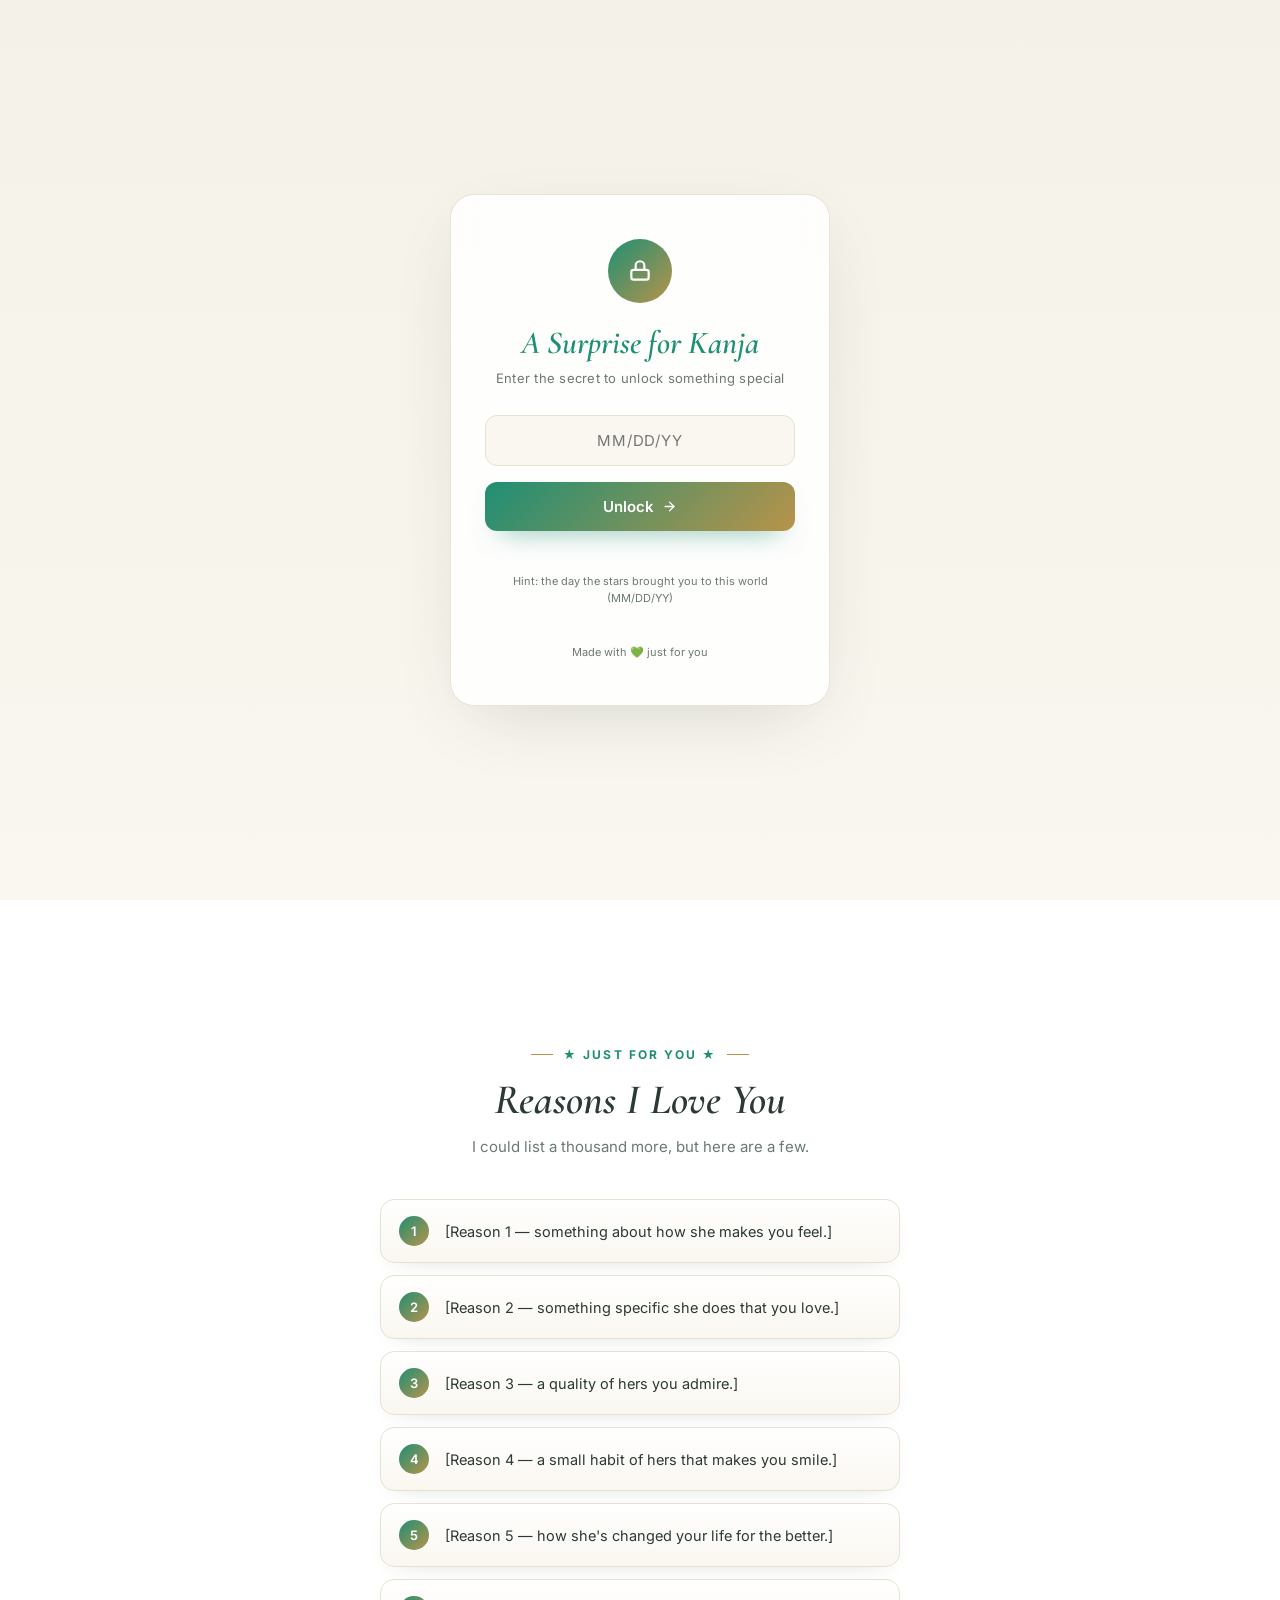
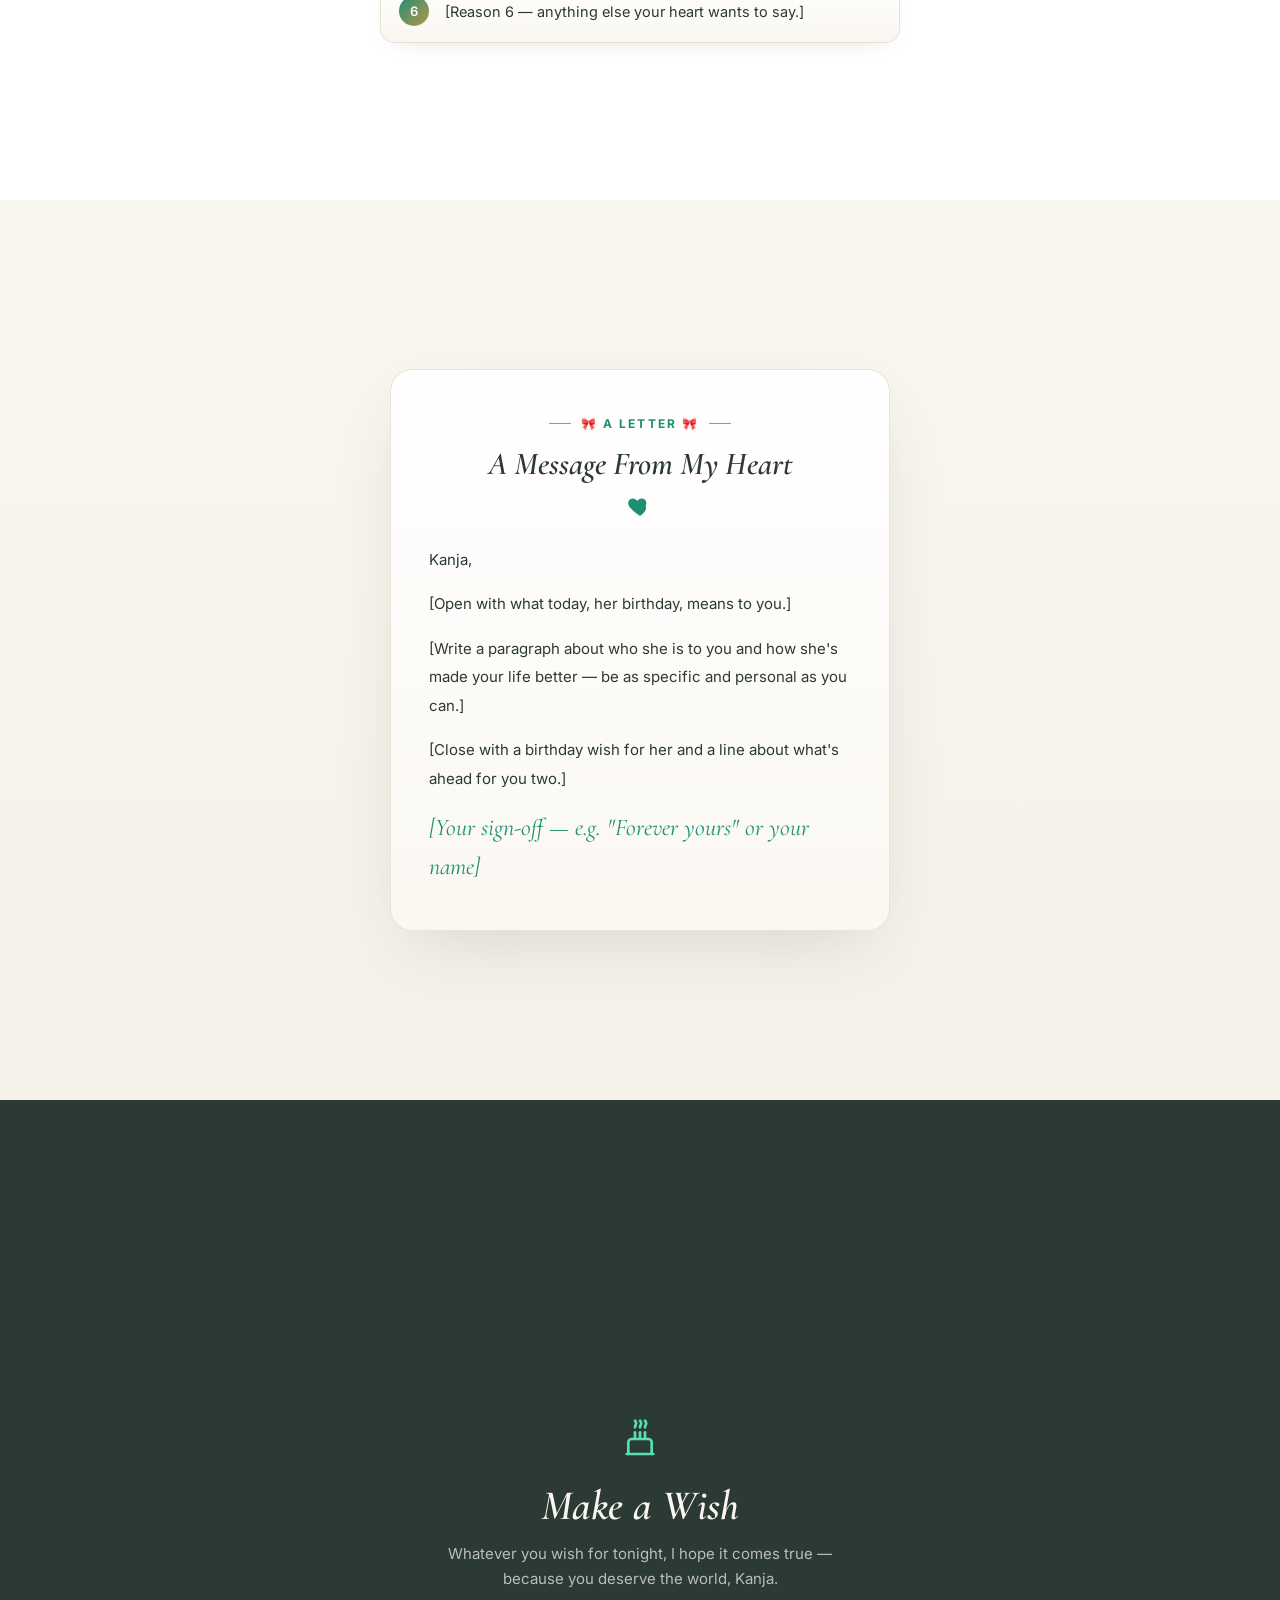
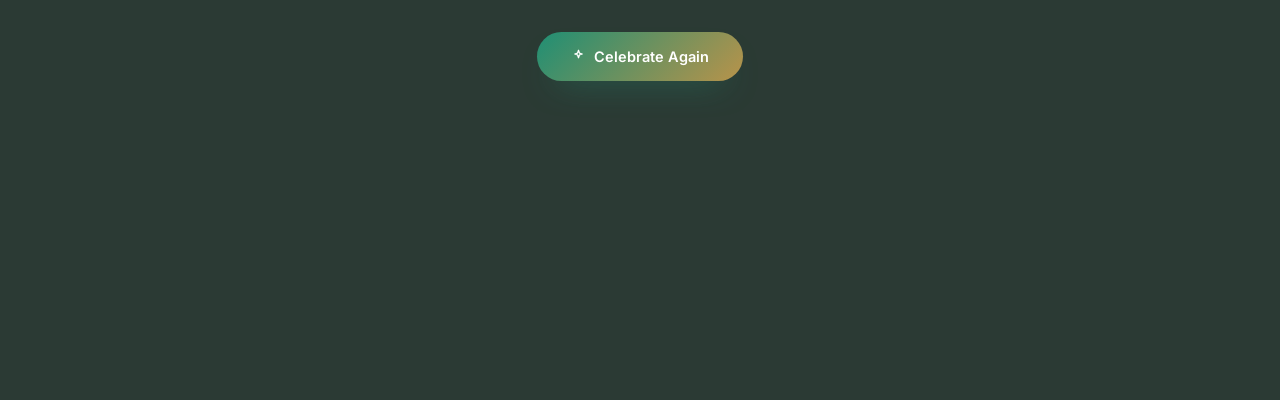
==== KJ.html @ 374b98c3 "initial commit" ====
<!DOCTYPE html>
<html lang="en">
<head>
<meta charset="UTF-8">
<meta name="viewport" content="width=device-width, initial-scale=1.0">
<title>A Surprise for Kanja</title>
<link rel="preconnect" href="https://fonts.googleapis.com">
<link href="https://fonts.googleapis.com/css2?family=Cormorant+Garamond:ital,wght@0,500;0,600;1,500&family=Italiana&family=Inter:wght@400;500;600&display=swap" rel="stylesheet">
<link rel="stylesheet" href="styles.css">
</head>
<body>

<!-- ================= LOCK ================= -->
  <section class="section" id="lock">
    <div class="lock-card">
      <div class="lock-icon">
        <svg width="26" height="26" viewBox="0 0 24 24" fill="none" stroke="#fff" stroke-width="2" stroke-linecap="round" stroke-linejoin="round"><rect x="4" y="11" width="16" height="9" rx="2"/><path d="M8 11V7a4 4 0 0 1 8 0v4"/></svg>
      </div>
      <div class="lock-title">A Surprise for Kanja</div>
      <div class="lock-sub">Enter the secret to unlock something special</div>
      <input type="text" class="lock-input" id="lockInput" placeholder="MM/DD/YY" maxlength="8">
      <button class="lock-btn" onclick="tryUnlock()">Unlock
        <svg width="15" height="15" viewBox="0 0 24 24" fill="none" stroke="#fff" stroke-width="2.2" stroke-linecap="round" stroke-linejoin="round"><line x1="5" y1="12" x2="19" y2="12"/><polyline points="12 5 19 12 12 19"/></svg>
      </button>
      <div class="lock-error" id="lockError"></div>
      <div class="lock-hint">Hint: the day the stars brought you to this world (MM/DD/YY)</div>
      <div class="lock-made">Made with 💚 just for you</div>
    </div>
  </section>

  <!-- ================= GIFTS ================= -->
  <section class="section" id="gifts">
    <div class="gifts-wrap">
      <div class="eyebrow">Tap to open</div>
      <h2 class="title">Your Gifts</h2>
      <p class="subtitle">Six little boxes, each holding a piece of my heart.</p>
      <div class="gift-grid" id="giftGrid"></div>
    </div>
    <div class="scroll-cue" onclick="document.getElementById('reasons').scrollIntoView()">
      Scroll down
      <svg width="16" height="16" viewBox="0 0 24 24" fill="none" stroke="#6b7a72" stroke-width="2" stroke-linecap="round" stroke-linejoin="round"><line x1="12" y1="5" x2="12" y2="19"/><polyline points="19 12 12 19 5 12"/></svg>
    </div>
  </section>

  <!-- ================= REASONS ================= -->
  <section class="section" id="reasons">
    <div class="reasons-list">
      <div class="eyebrow">★ Just for you ★</div>
      <h2 class="title">Reasons I Love You</h2>
      <p class="subtitle">I could list a thousand more, but here are a few.</p>
      <div id="reasonsList"></div>
    </div>
  </section>

  <!-- ================= LETTER ================= -->
  <section class="section" id="letter">
    <div class="letter-card">
      <div class="eyebrow" style="justify-content:center;">🎀 A letter 🎀</div>
      <h2 class="title" style="font-size:32px;">A Message From My Heart</h2>
      <div class="letter-heart">
        <svg width="26" height="26" viewBox="0 0 24 24" fill="#1f8f74"><path d="M12 21s-7.5-4.6-10.2-9.1C0.2 8.9 1.6 5 5.3 5c2 0 3.4 1.1 4.2 2.4C10.3 6.1 11.7 5 13.7 5c3.7 0 5.1 3.9 3.5 6.9C19.5 16.4 12 21 12 21z"/></svg>
      </div>
      <div class="letter-body">
        <p>Kanja,</p>
        <p>[Open with what today, her birthday, means to you.]</p>
        <p>[Write a paragraph about who she is to you and how she's made your life better — be as specific and personal as you can.]</p>
        <p>[Close with a birthday wish for her and a line about what's ahead for you two.]</p>
      </div>
      <div class="letter-sign">[Your sign-off — e.g. "Forever yours" or your name]</div>
    </div>
  </section>

  <!-- ================= WISH ================= -->
  <section class="section" id="wish">
    <div style="text-align:center; max-width:440px; position:relative; z-index:2;">
      <div class="wish-icon">
        <svg width="40" height="40" viewBox="0 0 24 24" fill="none" stroke="#57e0b0" stroke-width="1.6" stroke-linecap="round" stroke-linejoin="round">
          <path d="M4 21h16"/><path d="M5 21v-7a2 2 0 0 1 2-2h10a2 2 0 0 1 2 2v7"/>
          <path d="M9 12V8"/><path d="M12 12V8"/><path d="M15 12V8"/>
          <path d="M9 5c0-1 .7-1.6.7-2.4C9.7 1.8 9 1 9 1"/>
          <path d="M12 5c0-1 .7-1.6.7-2.4C12.7 1.8 12 1 12 1"/>
          <path d="M15 5c0-1 .7-1.6.7-2.4C15.7 1.8 15 1 15 1"/>
        </svg>
      </div>
      <h2 class="title" style="color:#faf7f0;">Make a Wish</h2>
      <p class="subtitle">Whatever you wish for tonight, I hope it comes true &mdash; because you deserve the world, Kanja.</p>
      <button class="wish-btn" onclick="celebrate()" style="margin-left:auto; margin-right:auto;">
        <svg width="15" height="15" viewBox="0 0 24 24" fill="none" stroke="#fff" stroke-width="2" stroke-linecap="round" stroke-linejoin="round"><path d="M12 2l1.5 4.5L18 8l-4.5 1.5L12 14l-1.5-4.5L6 8l4.5-1.5z"/></svg>
        Celebrate Again
      </button>
    </div>
    <div id="confettiWrap"></div>
  </section>

<!-- ================= GIFT MODAL ================= -->
<div class="modal-backdrop" id="giftModal" onclick="if(event.target===this) closeGiftModal()">
  <div class="modal">
    <button class="modal-close" onclick="closeGiftModal()">✕</button>
    <div class="modal-icon" id="modalIcon"></div>
    <div class="modal-title" id="modalTitle"></div>
    <div class="modal-text" id="modalText"></div>
  </div>
</div>

<script src="KJ.js"></script>
</body>
</html>
---- styles.css ----
:root{
  --cream: #faf7f0;
  --paper: #ffffff;
  --ink: #2b3a34;
  --ink-soft: #6b7a72;
  --teal-1: #1f8f74;
  --teal-2: #b8934a;
  --line: #e6e1d3;
  --shadow-soft: 0 24px 60px -24px rgba(31, 143, 116, 0.24);
  --shadow-card: 0 24px 70px -24px rgba(43,58,52,0.18);
  --font-display: 'Italiana', serif;
  --font-script: 'Cormorant Garamond', serif;
  --font-body: 'Inter', sans-serif;
}

*{ box-sizing:border-box; margin:0; padding:0; }
html{ scroll-behavior:smooth; }
body{
  background:
    radial-gradient(circle at top left, rgba(31,143,116,0.10), transparent 30%),
    radial-gradient(circle at top right, rgba(184,147,74,0.12), transparent 32%),
    linear-gradient(180deg, #f7f3eb 0%, var(--cream) 100%);
  color: var(--ink);
  font-family: var(--font-body);
  font-size: 15px;
  line-height: 1.6;
  min-height:100vh;
  overflow-x:hidden;
  -webkit-font-smoothing: antialiased;
}

.section{
  min-height:100vh;
  display:flex;
  align-items:center;
  justify-content:center;
  padding: 72px 20px;
  position:relative;
}

/* ================= LOCK SCREEN ================= */
#lock{ background: linear-gradient(180deg, #f4f1e8, var(--cream)); }
.lock-card{
  background: rgba(255,255,255,0.86);
  backdrop-filter: blur(10px);
  border-radius: 24px;
  padding: 44px 34px;
  max-width: 380px;
  width:100%;
  text-align:center;
  box-shadow: var(--shadow-card);
  border: 1px solid rgba(230, 225, 211, 0.9);
}
.lock-icon{
  width:64px; height:64px; border-radius:50%; margin:0 auto 22px;
  background: linear-gradient(135deg, var(--teal-1), var(--teal-2));
  display:flex; align-items:center; justify-content:center;
}
.lock-title{
  font-family: var(--font-script);
  font-style: italic;
  font-size: 32px;
  line-height: 1.1;
  font-weight: 600;
  color: var(--teal-1);
  margin-bottom: 8px;
}
.lock-sub{ font-size: 13px; color: var(--ink-soft); margin-bottom: 26px; letter-spacing: 0.02em; }
.lock-input{
  width:100%; padding: 15px 18px; border-radius: 12px;
  border: 1.5px solid var(--line); background: rgba(250,247,240,0.9);
  font-family: var(--font-body); font-size: 15px; text-align:center;
  letter-spacing: 0.06em; color: var(--ink); outline:none;
  margin-bottom: 16px; transition: border-color .2s ease, box-shadow .2s ease, transform .2s ease;
}
.lock-input:focus{ border-color: var(--teal-1); box-shadow: 0 0 0 4px rgba(31,143,116,0.12); transform: translateY(-1px); }
.lock-btn{
  width:100%; padding: 15px; border:none; border-radius:12px;
  background: linear-gradient(135deg, var(--teal-1), var(--teal-2));
  color:#fff; font-family: var(--font-body); font-weight:600; font-size:15px;
  cursor:pointer; display:flex; align-items:center; justify-content:center; gap:8px;
  transition: transform .2s ease, box-shadow .2s ease, opacity .2s ease;
  box-shadow: 0 14px 28px -16px rgba(31,143,116,0.7);
}
.lock-btn:hover{ transform: translateY(-1px); box-shadow: 0 18px 30px -16px rgba(31,143,116,0.8); }
.lock-btn:active{ opacity:.85; transform: translateY(0); }
.lock-hint{ font-size:11px; color: var(--ink-soft); margin-top: 18px; }
.lock-error{ font-size:12px; color:#c9634f; margin-top:10px; min-height:14px; }
.lock-made{ font-size:11px; color: var(--ink-soft); margin-top:36px; }

/* ================= EYEBROW / TITLES ================= */
.eyebrow{
  font-size: 12px; letter-spacing: 0.18em; text-transform:uppercase;
  color: var(--teal-1); font-weight:700; margin-bottom:14px;
  display:flex; align-items:center; justify-content:center; gap:10px;
}
.eyebrow::before, .eyebrow::after{ content:''; width:22px; height:1px; background: var(--teal-2); }
h2.title{
  font-family: var(--font-script); font-style: italic; font-weight:600;
  font-size: 42px; line-height: 1.05; text-align:center; margin-bottom: 12px; color: var(--ink);
}
.subtitle{ text-align:center; color: var(--ink-soft); font-size:15px; max-width:430px; margin: 0 auto 40px; line-height: 1.7; }

/* ================= SCROLL CUE ================= */
.scroll-cue{
  position:absolute; bottom:26px; left:50%; transform:translateX(-50%);
  font-size:11px; letter-spacing:.15em; color: var(--ink-soft); text-transform:uppercase;
  display:flex; flex-direction:column; align-items:center; gap:6px;
}
.scroll-cue svg{ animation: bob 1.8s infinite ease-in-out; }
@keyframes bob{ 0%,100%{transform:translateY(0);} 50%{transform:translateY(6px);} }

/* ================= GIFTS ================= */
#gifts{ display:none; flex-direction:column; }
#gifts.reveal{ display:flex; }
.gifts-wrap{ max-width: 640px; margin: 0 auto; width:100%; }
.gift-grid{
  display:grid; grid-template-columns: repeat(3, 1fr); gap: 26px 20px;
  margin-top: 10px;
}
.gift{
  display:flex; flex-direction:column; align-items:center; gap:10px;
  cursor:pointer; background:none; border:none; font-family:var(--font-body);
  padding: 8px 6px; border-radius: 16px;
  transition: transform .2s ease, background .2s ease;
}
.gift:hover{
  transform: translateY(-3px);
  background: rgba(31,143,116,0.05);
}
.gift-box{
  width: 84px; height: 74px; position:relative;
  filter: drop-shadow(0 10px 16px rgba(31,143,116,0.2));
  transition: transform .25s ease, opacity .25s ease;
}
.gift:hover .gift-box{ transform: translateY(-4px) rotate(-1deg); }
.gift.opened .gift-box{ opacity: 0.35; transform: scale(0.94); }
.gift-body{ position:absolute; bottom:0; width:100%; height:56px; background: linear-gradient(180deg, #2fa98a, #1f8f74); border-radius: 6px; }
.gift-ribbon-v{ position:absolute; bottom:0; left:50%; transform:translateX(-50%); width:14px; height:56px; background: linear-gradient(180deg, #c6a25c, var(--teal-2)); }
.gift-lid{ position:absolute; top:8px; width:100%; height:16px; background: linear-gradient(180deg, #2fa98a, #1f8f74); border-radius:5px; }
.gift-bow{
  position:absolute; top:-14px; left:50%; transform:translateX(-50%) rotate(-8deg);
  width:34px; height:8px; background: linear-gradient(180deg, #c6a25c, var(--teal-2)); border-radius:5px;
}
.gift-label{ font-size: 12.5px; color: var(--ink-soft); text-align:center; font-weight:600; letter-spacing:0.02em; }

/* Gift modal */
.modal-backdrop{
  position:fixed; inset:0; background: rgba(43,58,52,0.45);
  display:none; align-items:center; justify-content:center; z-index:50; padding: 24px;
}
.modal-backdrop.open{ display:flex; }
.modal{
  background: linear-gradient(180deg, #ffffff 0%, #fbf8f2 100%); border-radius: 22px; padding: 38px 30px;
  max-width: 380px; width:100%; text-align:center; position:relative;
  box-shadow: 0 30px 70px -20px rgba(0,0,0,0.3);
  animation: pop .28s ease;
  border: 1px solid rgba(230, 225, 211, 0.9);
}
@keyframes pop{ from{ transform:scale(.92); opacity:0;} to{ transform:scale(1); opacity:1;} }
.modal-close{
  position:absolute; top:16px; right:16px; width:28px; height:28px; border-radius:50%;
  background: var(--cream); border:1px solid var(--line); cursor:pointer;
  display:flex; align-items:center; justify-content:center; color: var(--ink-soft);
}
.modal-icon{
  width:52px; height:52px; border-radius:14px; margin: 0 auto 18px;
  background: linear-gradient(135deg, var(--teal-1), var(--teal-2));
  display:flex; align-items:center; justify-content:center;
}
.modal-title{ font-family: var(--font-script); font-style:italic; font-size:26px; line-height:1.15; font-weight:600; margin-bottom:14px; color: var(--teal-1); }
.modal-text{ font-size:14.5px; line-height:1.8; color: var(--ink); }

/* ================= REASONS ================= */
#reasons{ background: var(--paper); }
.reasons-list{ max-width: 520px; width:100%; }
.reason{
  display:flex; align-items:flex-start; gap:16px; padding: 16px 18px;
  background: linear-gradient(180deg, #ffffff, var(--cream)); border-radius: 14px; margin-bottom: 12px;
  border: 1px solid var(--line);
  box-shadow: 0 8px 24px -18px rgba(43,58,52,0.35);
  transition: transform .2s ease, box-shadow .2s ease;
}
.reason:hover{ transform: translateY(-2px); box-shadow: 0 14px 28px -20px rgba(43,58,52,0.42); }
.reason-num{
  width:30px; height:30px; border-radius:50%; flex-shrink:0;
  background: linear-gradient(135deg, var(--teal-1), var(--teal-2));
  color:#fff; font-size:13px; font-weight:600; font-family: var(--font-body);
  display:flex; align-items:center; justify-content:center;
}
.reason-text{ font-size: 14.5px; line-height:1.7; padding-top:4px; }

/* ================= LETTER ================= */
#letter{ background: linear-gradient(180deg, var(--cream), #f4f1e8); }
.letter-card{
  max-width: 500px; width:100%; background: linear-gradient(180deg, #ffffff 0%, #fbf8f2 100%); border-radius: 22px;
  padding: 44px 38px; box-shadow: var(--shadow-card); border:1px solid rgba(230,225,211,0.9);
}
.letter-heart{ text-align:center; margin-bottom: 20px; color: var(--teal-1); }
.letter-body{ font-size: 15px; line-height: 1.9; color: var(--ink); }
.letter-body p{ margin-bottom: 16px; }
.letter-sign{ font-family: var(--font-script); font-style: italic; font-size: 24px; color: var(--teal-1); margin-top: 10px; }

/* ================= WISH / FINALE ================= */
#wish{ background: var(--ink); color: var(--cream); overflow:hidden; position:relative; }
.wish-icon{ text-align:center; margin-bottom: 18px; }
#wish .subtitle{ color: rgba(250,247,240,0.7); }
.wish-btn{
  display:block; margin: 30px auto 0; padding: 16px 34px; border:none; border-radius: 30px;
  background: linear-gradient(135deg, var(--teal-1), var(--teal-2));
  color:#fff; font-family: var(--font-body); font-weight:600; font-size:14.5px; cursor:pointer;
  display:flex; align-items:center; gap:8px;
  box-shadow: 0 16px 34px -20px rgba(31,143,116,0.9);
  transition: transform .2s ease, box-shadow .2s ease;
}
.wish-btn:hover{ transform: translateY(-2px); box-shadow: 0 20px 38px -20px rgba(31,143,116,0.95); }
.confetti{
  position:absolute; top:-10px; width:8px; height:14px; opacity:0.9; pointer-events:none;
  animation: fall linear forwards;
}
@keyframes fall{
  to{ transform: translateY(110vh) rotate(540deg); opacity: 0.4; }
}

@media (max-width: 480px){
  h2.title{ font-size: 32px; }
  .gift-grid{ gap: 20px 14px; }
  .gift-box{ width:70px; height:62px; }
  .letter-card{ padding: 32px 24px; }
}
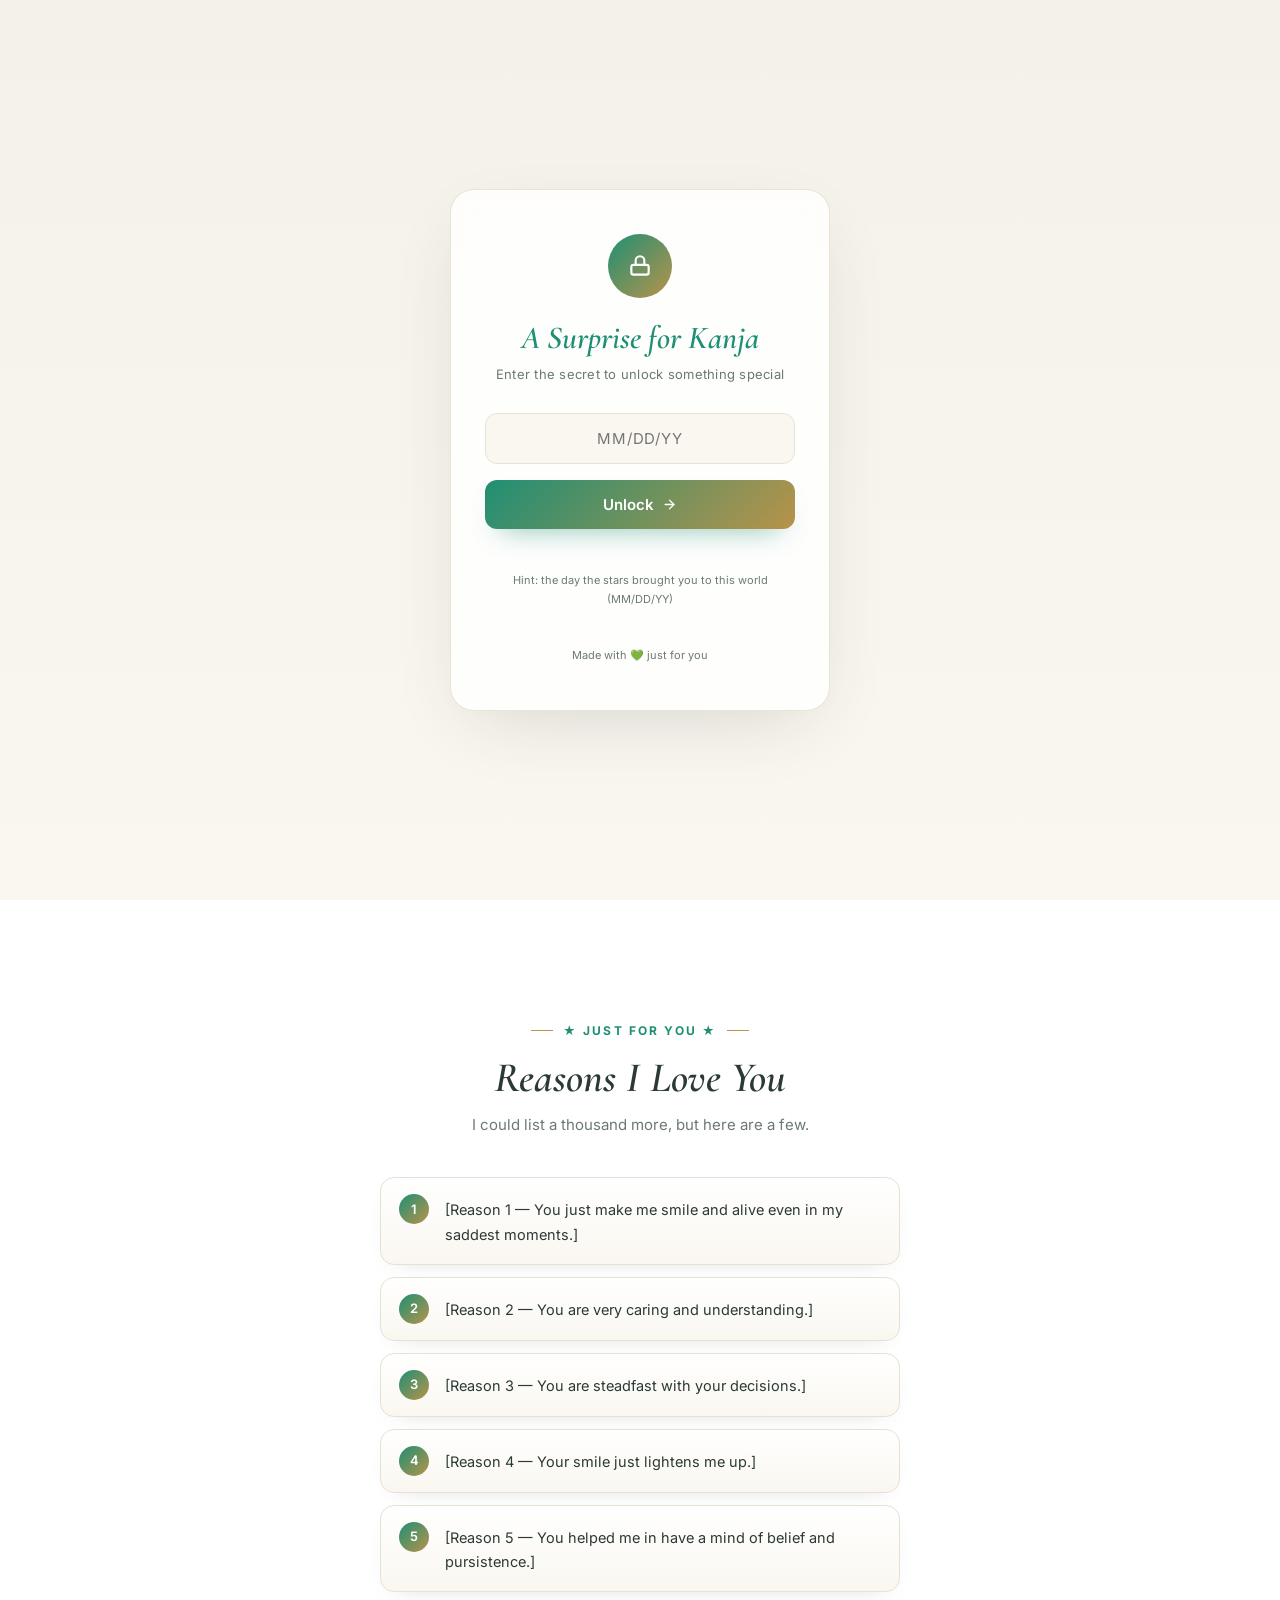
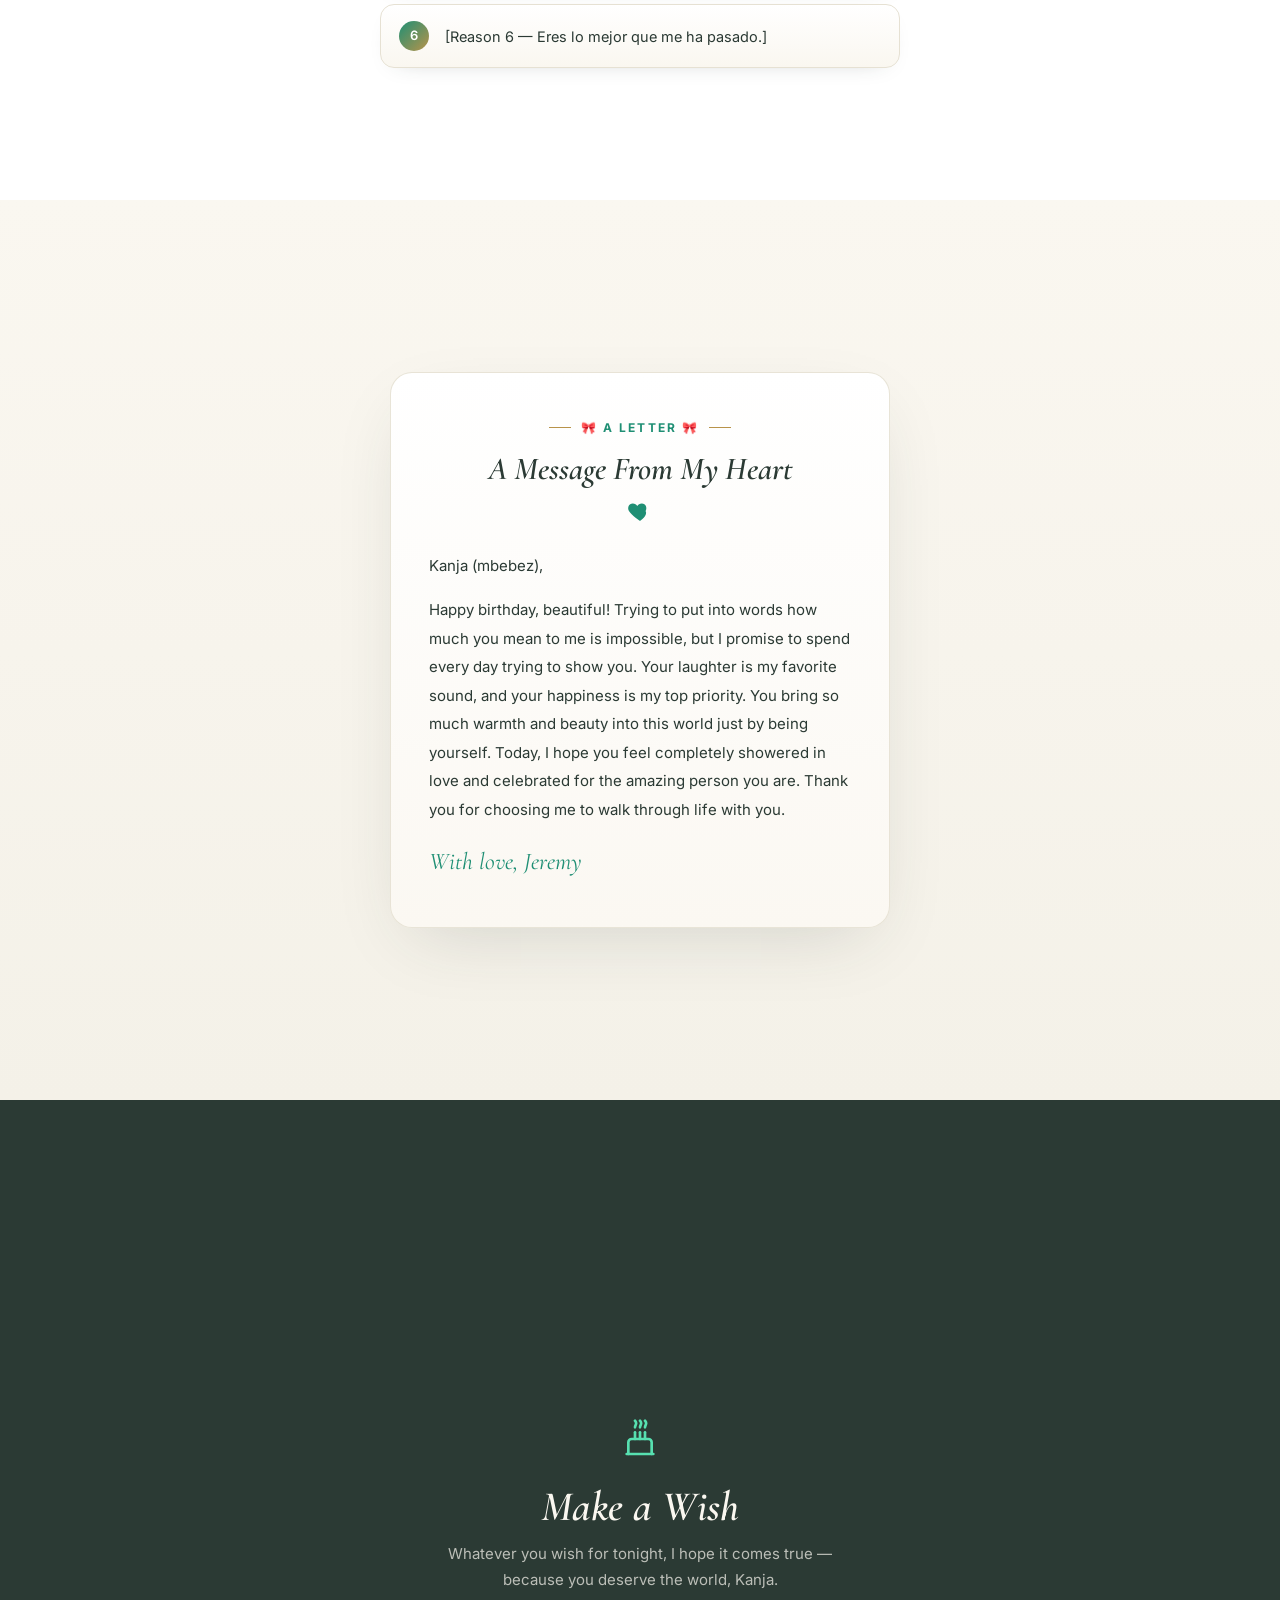
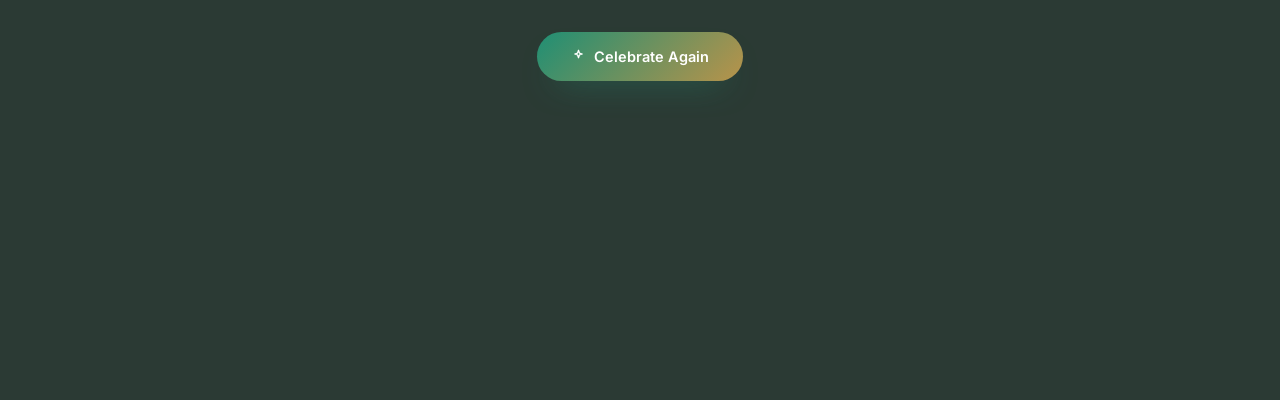
==== commit 3741f1b3: "fixed errors" ====
--- a/KJ.html
+++ b/KJ.html
@@ -61,12 +61,10 @@
         <svg width="26" height="26" viewBox="0 0 24 24" fill="#1f8f74"><path d="M12 21s-7.5-4.6-10.2-9.1C0.2 8.9 1.6 5 5.3 5c2 0 3.4 1.1 4.2 2.4C10.3 6.1 11.7 5 13.7 5c3.7 0 5.1 3.9 3.5 6.9C19.5 16.4 12 21 12 21z"/></svg>
       </div>
       <div class="letter-body">
-        <p>Kanja,</p>
-        <p>[Open with what today, her birthday, means to you.]</p>
-        <p>[Write a paragraph about who she is to you and how she's made your life better — be as specific and personal as you can.]</p>
-        <p>[Close with a birthday wish for her and a line about what's ahead for you two.]</p>
+        <p>Kanja (mbebez),</p>
+        <p>Happy birthday, beautiful! Trying to put into words how much you mean to me is impossible, but I promise to spend every day trying to show you. Your laughter is my favorite sound, and your happiness is my top priority. You bring so much warmth and beauty into this world just by being yourself. Today, I hope you feel completely showered in love and celebrated for the amazing person you are. Thank you for choosing me to walk through life with you.</p>
       </div>
-      <div class="letter-sign">[Your sign-off — e.g. "Forever yours" or your name]</div>
+      <div class="letter-sign">With love, Jeremy</div></div>
     </div>
   </section>
 
--- a/styles.css
+++ b/styles.css
@@ -23,7 +23,7 @@
   color: var(--ink);
   font-family: var(--font-body);
   font-size: 15px;
-  line-height: 1.6;
+  line-height: 1.8;
   min-height:100vh;
   overflow-x:hidden;
   -webkit-font-smoothing: antialiased;
@@ -227,4 +227,113 @@
   .gift-grid{ gap: 20px 14px; }
   .gift-box{ width:70px; height:62px; }
   .letter-card{ padding: 32px 24px; }
-}+
+body {
+    font-family: 'Segoe UI', Tahoma, Geneva, Verdana, sans-serif;
+    background-color: #a8c0ff; /* The soft blue background */
+    display: flex;
+    justify-content: center;
+    align-items: center;
+    height: 100vh;
+    margin: 0;
+}
+
+.container {
+    background: white;
+    padding: 30px;
+    border-radius: 25px;
+    box-shadow: 0 15px 35px rgba(0,0,0,0.1);
+    text-align: center;
+    width: 350px;
+    min-height: 450px;
+}
+
+.screen {
+    display: none;
+}
+
+.active {
+    display: block;
+    animation: fadeIn 0.5s ease;
+}
+
+@keyframes fadeIn {
+    from { opacity: 0; transform: translateY(10px); }
+    to { opacity: 1; transform: translateY(0); }
+}
+
+/* Passcode Layout */
+.passcode-grid {
+    display: grid;
+    grid-template-columns: repeat(3, 1fr);
+    gap: 15px;
+    margin-top: 20px;
+}
+
+button {
+    padding: 15px;
+    font-size: 1.2rem;
+    border: none;
+    border-radius: 50%;
+    background: #f0f0f0;
+    cursor: pointer;
+    transition: background 0.2s;
+}
+
+button:hover {
+    background: #e0e0e0;
+}
+
+.btn-action {
+    border-radius: 12px;
+    background: #4a90e2;
+    color: white;
+    width: 100%;
+    margin-top: 20px;
+    padding: 12px;
+}
+
+.btn-no {
+    background: #ff6b6b;
+}
+
+/* Photo Styling */
+.photo-frame {
+    border: 8px solid white;
+    box-shadow: 0 4px 15px rgba(0,0,0,0.15);
+    width: 200px;
+    height: 200px;
+    object-fit: cover;
+    margin: 15px auto;
+}
+
+.gift-container {
+    display: flex;
+    justify-content: space-around;
+    font-size: 3rem;
+    margin-top: 40px;
+}
+
+.gift {
+    cursor: pointer;
+    transition: transform 0.2s;
+}
+
+.gift:hover {
+    transform: scale(1.2);
+}
+
+@media screen and (max-width: 768px) {
+    .container {
+        width: 80%;
+        padding: 20px;
+        flex-direction: column;
+    }
+
+    .gift-container {
+        flex-direction: column;
+        gap: 20px;
+    }
+    
+
+}}
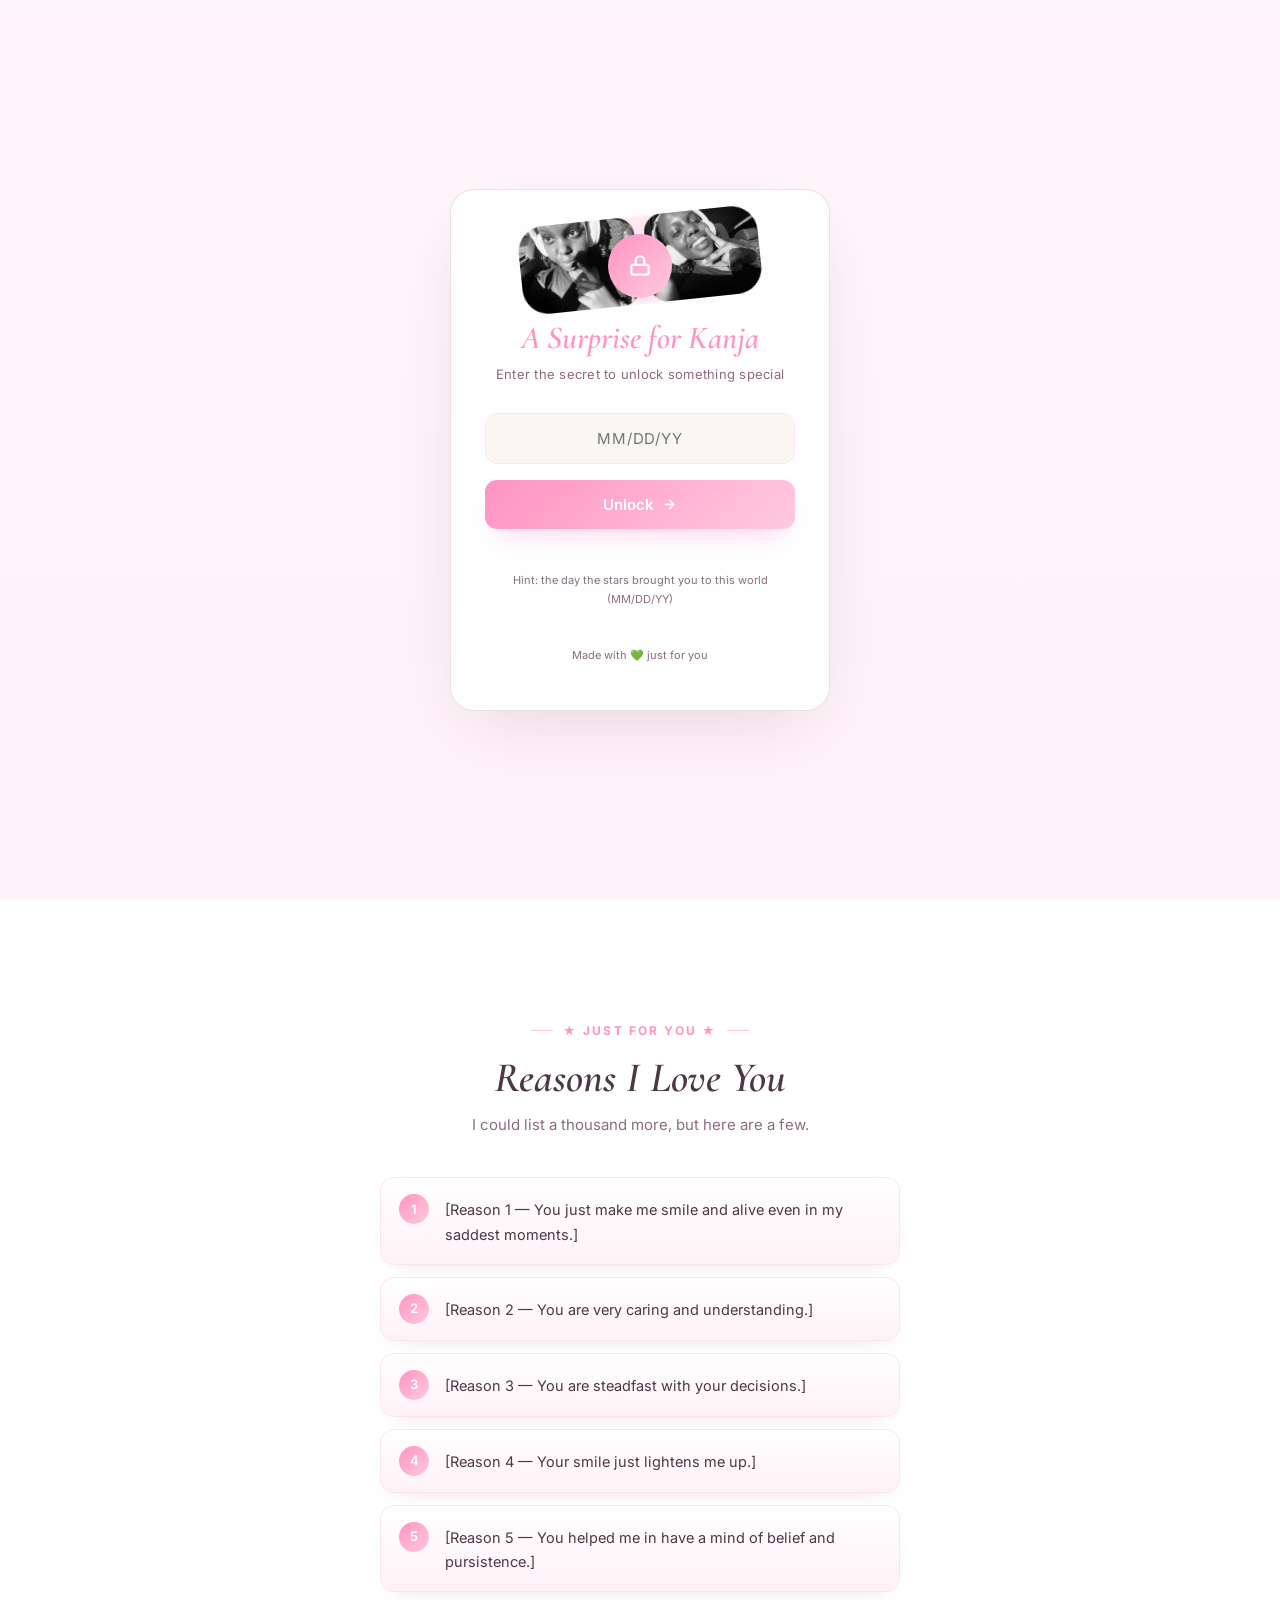
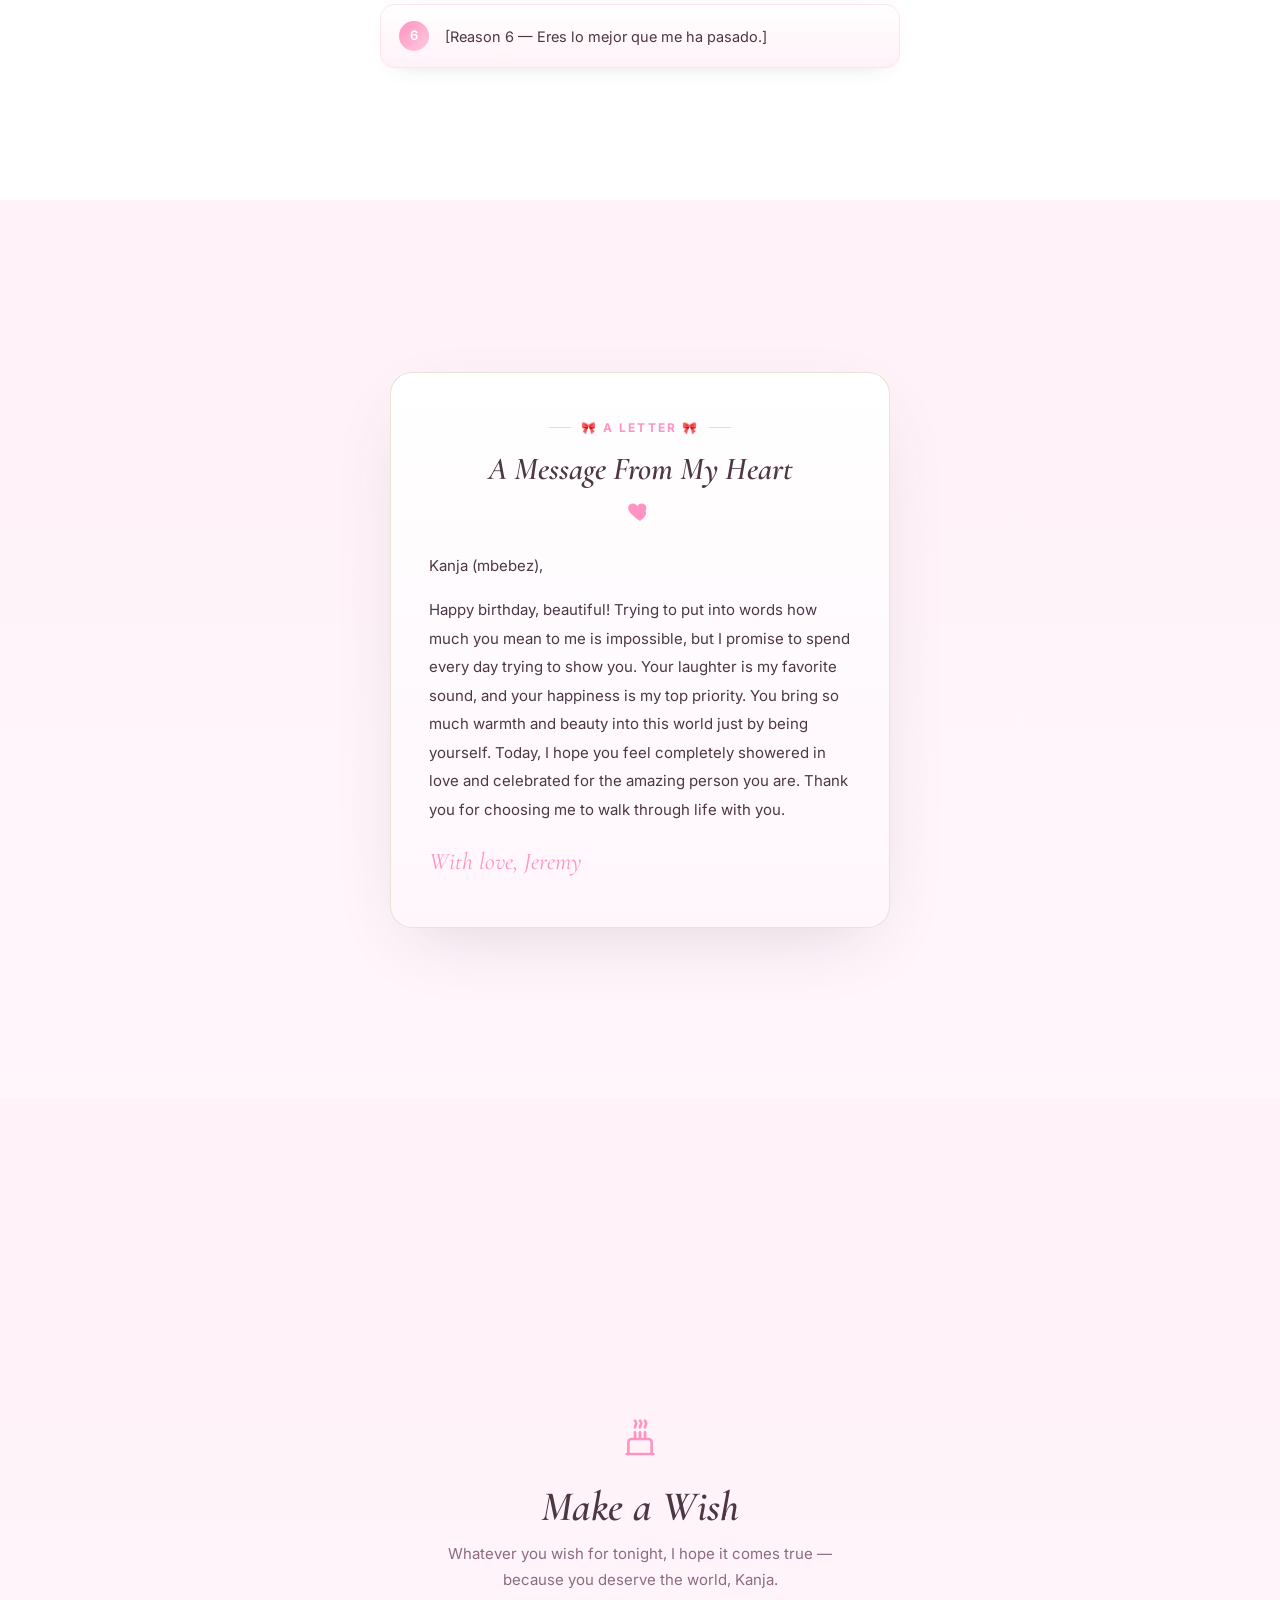
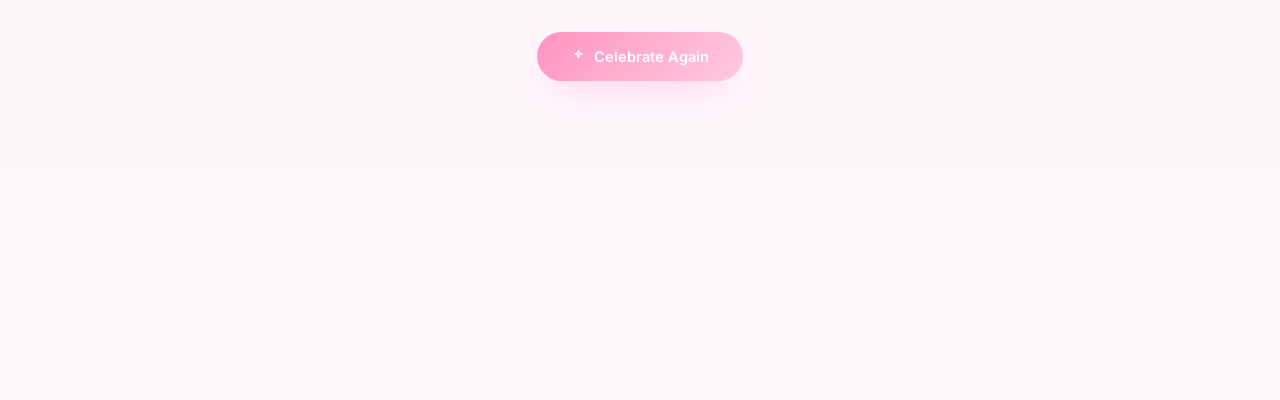
==== commit 6cf147af: "slide-tracker added" ====
--- a/KJ.html
+++ b/KJ.html
@@ -13,8 +13,13 @@
 <!-- ================= LOCK ================= -->
   <section class="section" id="lock">
     <div class="lock-card">
-      <div class="lock-icon">
-        <svg width="26" height="26" viewBox="0 0 24 24" fill="none" stroke="#fff" stroke-width="2" stroke-linecap="round" stroke-linejoin="round"><rect x="4" y="11" width="16" height="9" rx="2"/><path d="M8 11V7a4 4 0 0 1 8 0v4"/></svg>
+      <div class="lock-icon-wrap">
+        <div class="lock-track">
+          <div class="track-scroller" id="slideTrack"></div>
+        </div>
+        <div class="lock-icon">
+          <svg width="26" height="26" viewBox="0 0 24 24" fill="none" stroke="#fff" stroke-width="2" stroke-linecap="round" stroke-linejoin="round"><rect x="4" y="11" width="16" height="9" rx="2"/><path d="M8 11V7a4 4 0 0 1 8 0v4"/></svg>
+        </div>
       </div>
       <div class="lock-title">A Surprise for Kanja</div>
       <div class="lock-sub">Enter the secret to unlock something special</div>
@@ -58,7 +63,7 @@
       <div class="eyebrow" style="justify-content:center;">🎀 A letter 🎀</div>
       <h2 class="title" style="font-size:32px;">A Message From My Heart</h2>
       <div class="letter-heart">
-        <svg width="26" height="26" viewBox="0 0 24 24" fill="#1f8f74"><path d="M12 21s-7.5-4.6-10.2-9.1C0.2 8.9 1.6 5 5.3 5c2 0 3.4 1.1 4.2 2.4C10.3 6.1 11.7 5 13.7 5c3.7 0 5.1 3.9 3.5 6.9C19.5 16.4 12 21 12 21z"/></svg>
+        <svg width="26" height="26" viewBox="0 0 24 24" fill="#ff93c2"><path d="M12 21s-7.5-4.6-10.2-9.1C0.2 8.9 1.6 5 5.3 5c2 0 3.4 1.1 4.2 2.4C10.3 6.1 11.7 5 13.7 5c3.7 0 5.1 3.9 3.5 6.9C19.5 16.4 12 21 12 21z"/></svg>
       </div>
       <div class="letter-body">
         <p>Kanja (mbebez),</p>
@@ -72,7 +77,7 @@
   <section class="section" id="wish">
     <div style="text-align:center; max-width:440px; position:relative; z-index:2;">
       <div class="wish-icon">
-        <svg width="40" height="40" viewBox="0 0 24 24" fill="none" stroke="#57e0b0" stroke-width="1.6" stroke-linecap="round" stroke-linejoin="round">
+        <svg width="40" height="40" viewBox="0 0 24 24" fill="none" stroke="#ff93c2" stroke-width="1.6" stroke-linecap="round" stroke-linejoin="round">
           <path d="M4 21h16"/><path d="M5 21v-7a2 2 0 0 1 2-2h10a2 2 0 0 1 2 2v7"/>
           <path d="M9 12V8"/><path d="M12 12V8"/><path d="M15 12V8"/>
           <path d="M9 5c0-1 .7-1.6.7-2.4C9.7 1.8 9 1 9 1"/>
@@ -80,7 +85,7 @@
           <path d="M15 5c0-1 .7-1.6.7-2.4C15.7 1.8 15 1 15 1"/>
         </svg>
       </div>
-      <h2 class="title" style="color:#faf7f0;">Make a Wish</h2>
+      <h2 class="title" style="color: var(--ink);">Make a Wish</h2>
       <p class="subtitle">Whatever you wish for tonight, I hope it comes true &mdash; because you deserve the world, Kanja.</p>
       <button class="wish-btn" onclick="celebrate()" style="margin-left:auto; margin-right:auto;">
         <svg width="15" height="15" viewBox="0 0 24 24" fill="none" stroke="#fff" stroke-width="2" stroke-linecap="round" stroke-linejoin="round"><path d="M12 2l1.5 4.5L18 8l-4.5 1.5L12 14l-1.5-4.5L6 8l4.5-1.5z"/></svg>
--- a/styles.css
+++ b/styles.css
@@ -1,13 +1,13 @@
 :root{
-  --cream: #faf7f0;
+  --cream: #fff2f8;
   --paper: #ffffff;
-  --ink: #2b3a34;
-  --ink-soft: #6b7a72;
-  --teal-1: #1f8f74;
-  --teal-2: #b8934a;
-  --line: #e6e1d3;
-  --shadow-soft: 0 24px 60px -24px rgba(31, 143, 116, 0.24);
-  --shadow-card: 0 24px 70px -24px rgba(43,58,52,0.18);
+  --ink: #4d3745;
+  --ink-soft: #8c6b80;
+  --teal-1: #ff93c2;
+  --teal-2: #ffcade;
+  --line: #ffe4f0;
+  --shadow-soft: 0 24px 60px -24px rgba(255, 147, 194, 0.24);
+  --shadow-card: 0 24px 70px -24px rgba(77,55,69,0.18);
   --font-display: 'Italiana', serif;
   --font-script: 'Cormorant Garamond', serif;
   --font-body: 'Inter', sans-serif;
@@ -17,9 +17,9 @@
 html{ scroll-behavior:smooth; }
 body{
   background:
-    radial-gradient(circle at top left, rgba(31,143,116,0.10), transparent 30%),
-    radial-gradient(circle at top right, rgba(184,147,74,0.12), transparent 32%),
-    linear-gradient(180deg, #f7f3eb 0%, var(--cream) 100%);
+    radial-gradient(circle at top left, rgba(255,147,194,0.12), transparent 30%),
+    radial-gradient(circle at top right, rgba(255,202,222,0.14), transparent 32%),
+    linear-gradient(180deg, #fff6fc 0%, var(--cream) 100%);
   color: var(--ink);
   font-family: var(--font-body);
   font-size: 15px;
@@ -39,8 +39,9 @@
 }
 
 /* ================= LOCK SCREEN ================= */
-#lock{ background: linear-gradient(180deg, #f4f1e8, var(--cream)); }
+#lock{ background: linear-gradient(180deg, #fff6fc, var(--cream)); }
 .lock-card{
+  position: relative;
   background: rgba(255,255,255,0.86);
   backdrop-filter: blur(10px);
   border-radius: 24px;
@@ -50,11 +51,50 @@
   text-align:center;
   box-shadow: var(--shadow-card);
   border: 1px solid rgba(230, 225, 211, 0.9);
+  overflow: visible;
+}
+.lock-icon-wrap{
+  position: relative;
+  width: 64px;
+  height: 64px;
+  margin:0 auto 22px;
+  z-index: 1;
+}
+.lock-track{
+  position:absolute;
+  left:50%;
+  top: -18px;
+  width: 240px;
+  height: 88px;
+  border-radius: 26px;
+  background: rgba(255,147,194,0.20);
+  box-shadow: inset 0 0 0 1px rgba(255,255,255,0.55);
+  overflow:hidden;
+  transform: translateX(-50%) rotate(-6deg);
+  z-index: 0;
+}
+
+.track-scroller{
+  display:flex; align-items:center; gap:10px;
+  will-change:transform;
+  animation: scroll-left 12s linear infinite;
+}
+.track-scroller img{
+  width:240px; height:88px; object-fit:cover; border-radius:18px;
+  filter: brightness(0.96);
+  display:block;
+}
+@keyframes scroll-left {
+  0% { transform: translateX(0); }
+  100% { transform: translateX(-50%); }
 }
 .lock-icon{
-  width:64px; height:64px; border-radius:50%; margin:0 auto 22px;
+  position:absolute;
+  inset:0;
+  width:64px; height:64px; border-radius:50%;
   background: linear-gradient(135deg, var(--teal-1), var(--teal-2));
   display:flex; align-items:center; justify-content:center;
+  z-index:1;
 }
 .lock-title{
   font-family: var(--font-script);
@@ -73,16 +113,16 @@
   letter-spacing: 0.06em; color: var(--ink); outline:none;
   margin-bottom: 16px; transition: border-color .2s ease, box-shadow .2s ease, transform .2s ease;
 }
-.lock-input:focus{ border-color: var(--teal-1); box-shadow: 0 0 0 4px rgba(31,143,116,0.12); transform: translateY(-1px); }
+.lock-input:focus{ border-color: var(--teal-1); box-shadow: 0 0 0 4px rgba(255,147,194,0.18); transform: translateY(-1px); }
 .lock-btn{
   width:100%; padding: 15px; border:none; border-radius:12px;
   background: linear-gradient(135deg, var(--teal-1), var(--teal-2));
   color:#fff; font-family: var(--font-body); font-weight:600; font-size:15px;
   cursor:pointer; display:flex; align-items:center; justify-content:center; gap:8px;
   transition: transform .2s ease, box-shadow .2s ease, opacity .2s ease;
-  box-shadow: 0 14px 28px -16px rgba(31,143,116,0.7);
-}
-.lock-btn:hover{ transform: translateY(-1px); box-shadow: 0 18px 30px -16px rgba(31,143,116,0.8); }
+  box-shadow: 0 14px 28px -16px rgba(255,147,194,0.7);
+}
+.lock-btn:hover{ transform: translateY(-1px); box-shadow: 0 18px 30px -16px rgba(255,147,194,0.8); }
 .lock-btn:active{ opacity:.85; transform: translateY(0); }
 .lock-hint{ font-size:11px; color: var(--ink-soft); margin-top: 18px; }
 .lock-error{ font-size:12px; color:#c9634f; margin-top:10px; min-height:14px; }
@@ -126,21 +166,21 @@
 }
 .gift:hover{
   transform: translateY(-3px);
-  background: rgba(31,143,116,0.05);
+  background: rgba(255,147,194,0.08);
 }
 .gift-box{
   width: 84px; height: 74px; position:relative;
-  filter: drop-shadow(0 10px 16px rgba(31,143,116,0.2));
+  filter: drop-shadow(0 10px 16px rgba(255,147,194,0.25));
   transition: transform .25s ease, opacity .25s ease;
 }
 .gift:hover .gift-box{ transform: translateY(-4px) rotate(-1deg); }
 .gift.opened .gift-box{ opacity: 0.35; transform: scale(0.94); }
-.gift-body{ position:absolute; bottom:0; width:100%; height:56px; background: linear-gradient(180deg, #2fa98a, #1f8f74); border-radius: 6px; }
-.gift-ribbon-v{ position:absolute; bottom:0; left:50%; transform:translateX(-50%); width:14px; height:56px; background: linear-gradient(180deg, #c6a25c, var(--teal-2)); }
-.gift-lid{ position:absolute; top:8px; width:100%; height:16px; background: linear-gradient(180deg, #2fa98a, #1f8f74); border-radius:5px; }
+.gift-body{ position:absolute; bottom:0; width:100%; height:56px; background: linear-gradient(180deg, #ffcade, #ff93c2); border-radius: 6px; }
+.gift-ribbon-v{ position:absolute; bottom:0; left:50%; transform:translateX(-50%); width:14px; height:56px; background: linear-gradient(180deg, #ffd6e8, var(--teal-2)); }
+.gift-lid{ position:absolute; top:8px; width:100%; height:16px; background: linear-gradient(180deg, #ffcade, #ff93c2); border-radius:5px; }
 .gift-bow{
   position:absolute; top:-14px; left:50%; transform:translateX(-50%) rotate(-8deg);
-  width:34px; height:8px; background: linear-gradient(180deg, #c6a25c, var(--teal-2)); border-radius:5px;
+  width:34px; height:8px; background: linear-gradient(180deg, #ffd6e8, var(--teal-2)); border-radius:5px;
 }
 .gift-label{ font-size: 12.5px; color: var(--ink-soft); text-align:center; font-weight:600; letter-spacing:0.02em; }
 
@@ -191,9 +231,9 @@
 .reason-text{ font-size: 14.5px; line-height:1.7; padding-top:4px; }
 
 /* ================= LETTER ================= */
-#letter{ background: linear-gradient(180deg, var(--cream), #f4f1e8); }
+#letter{ background: linear-gradient(180deg, var(--cream), #fff6fc); }
 .letter-card{
-  max-width: 500px; width:100%; background: linear-gradient(180deg, #ffffff 0%, #fbf8f2 100%); border-radius: 22px;
+  max-width: 500px; width:100%; background: linear-gradient(180deg, #ffffff 0%, #fff6fc 100%); border-radius: 22px;
   padding: 44px 38px; box-shadow: var(--shadow-card); border:1px solid rgba(230,225,211,0.9);
 }
 .letter-heart{ text-align:center; margin-bottom: 20px; color: var(--teal-1); }
@@ -202,18 +242,18 @@
 .letter-sign{ font-family: var(--font-script); font-style: italic; font-size: 24px; color: var(--teal-1); margin-top: 10px; }
 
 /* ================= WISH / FINALE ================= */
-#wish{ background: var(--ink); color: var(--cream); overflow:hidden; position:relative; }
+#wish{ background: linear-gradient(180deg, var(--cream), #fff6fc); color: var(--ink); overflow:hidden; position:relative; }
 .wish-icon{ text-align:center; margin-bottom: 18px; }
-#wish .subtitle{ color: rgba(250,247,240,0.7); }
+#wish .subtitle{ color: var(--ink-soft); }
 .wish-btn{
   display:block; margin: 30px auto 0; padding: 16px 34px; border:none; border-radius: 30px;
   background: linear-gradient(135deg, var(--teal-1), var(--teal-2));
   color:#fff; font-family: var(--font-body); font-weight:600; font-size:14.5px; cursor:pointer;
   display:flex; align-items:center; gap:8px;
-  box-shadow: 0 16px 34px -20px rgba(31,143,116,0.9);
+  box-shadow: 0 16px 34px -20px rgba(255,147,194,0.9);
   transition: transform .2s ease, box-shadow .2s ease;
 }
-.wish-btn:hover{ transform: translateY(-2px); box-shadow: 0 20px 38px -20px rgba(31,143,116,0.95); }
+.wish-btn:hover{ transform: translateY(-2px); box-shadow: 0 20px 38px -20px rgba(255,147,194,0.95); }
 .confetti{
   position:absolute; top:-10px; width:8px; height:14px; opacity:0.9; pointer-events:none;
   animation: fall linear forwards;
@@ -227,113 +267,4 @@
   .gift-grid{ gap: 20px 14px; }
   .gift-box{ width:70px; height:62px; }
   .letter-card{ padding: 32px 24px; }
-
-body {
-    font-family: 'Segoe UI', Tahoma, Geneva, Verdana, sans-serif;
-    background-color: #a8c0ff; /* The soft blue background */
-    display: flex;
-    justify-content: center;
-    align-items: center;
-    height: 100vh;
-    margin: 0;
-}
-
-.container {
-    background: white;
-    padding: 30px;
-    border-radius: 25px;
-    box-shadow: 0 15px 35px rgba(0,0,0,0.1);
-    text-align: center;
-    width: 350px;
-    min-height: 450px;
-}
-
-.screen {
-    display: none;
-}
-
-.active {
-    display: block;
-    animation: fadeIn 0.5s ease;
-}
-
-@keyframes fadeIn {
-    from { opacity: 0; transform: translateY(10px); }
-    to { opacity: 1; transform: translateY(0); }
-}
-
-/* Passcode Layout */
-.passcode-grid {
-    display: grid;
-    grid-template-columns: repeat(3, 1fr);
-    gap: 15px;
-    margin-top: 20px;
-}
-
-button {
-    padding: 15px;
-    font-size: 1.2rem;
-    border: none;
-    border-radius: 50%;
-    background: #f0f0f0;
-    cursor: pointer;
-    transition: background 0.2s;
-}
-
-button:hover {
-    background: #e0e0e0;
-}
-
-.btn-action {
-    border-radius: 12px;
-    background: #4a90e2;
-    color: white;
-    width: 100%;
-    margin-top: 20px;
-    padding: 12px;
-}
-
-.btn-no {
-    background: #ff6b6b;
-}
-
-/* Photo Styling */
-.photo-frame {
-    border: 8px solid white;
-    box-shadow: 0 4px 15px rgba(0,0,0,0.15);
-    width: 200px;
-    height: 200px;
-    object-fit: cover;
-    margin: 15px auto;
-}
-
-.gift-container {
-    display: flex;
-    justify-content: space-around;
-    font-size: 3rem;
-    margin-top: 40px;
-}
-
-.gift {
-    cursor: pointer;
-    transition: transform 0.2s;
-}
-
-.gift:hover {
-    transform: scale(1.2);
-}
-
-@media screen and (max-width: 768px) {
-    .container {
-        width: 80%;
-        padding: 20px;
-        flex-direction: column;
-    }
-
-    .gift-container {
-        flex-direction: column;
-        gap: 20px;
-    }
-    
-
-}}+}
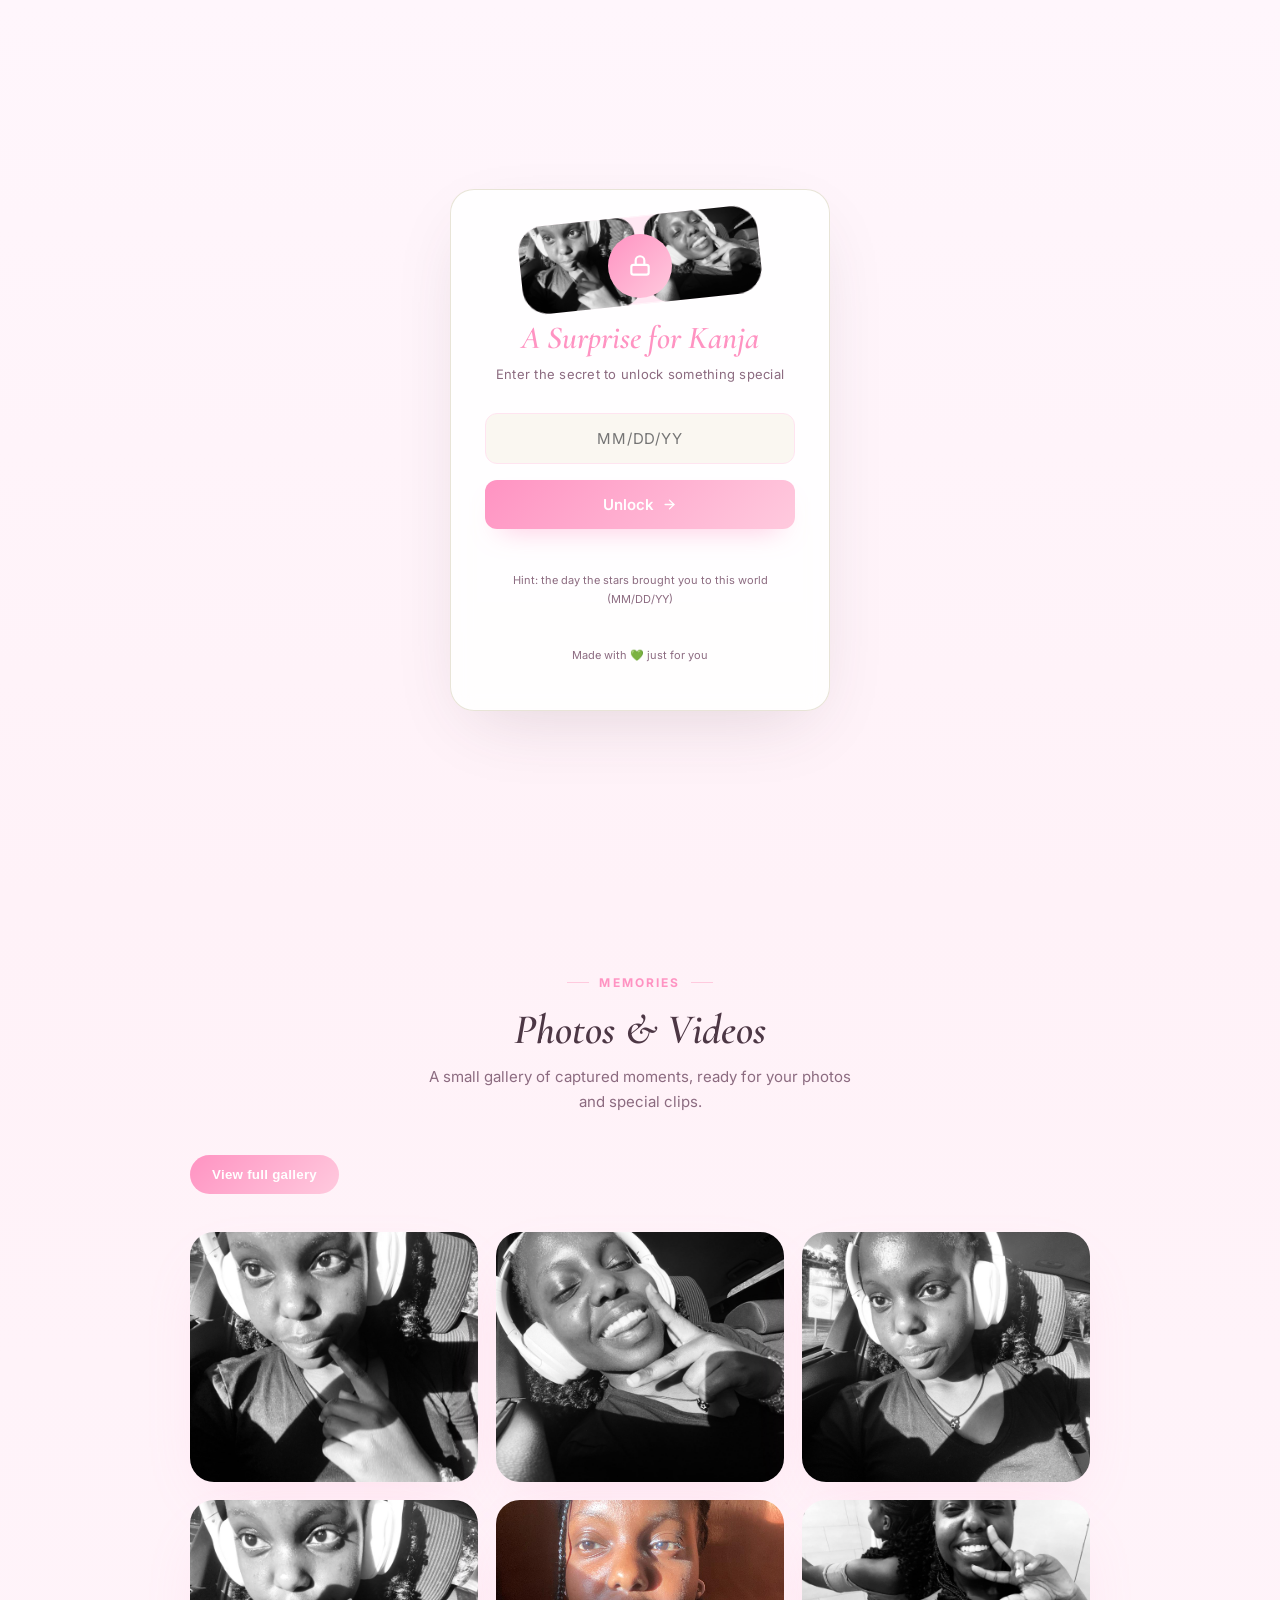
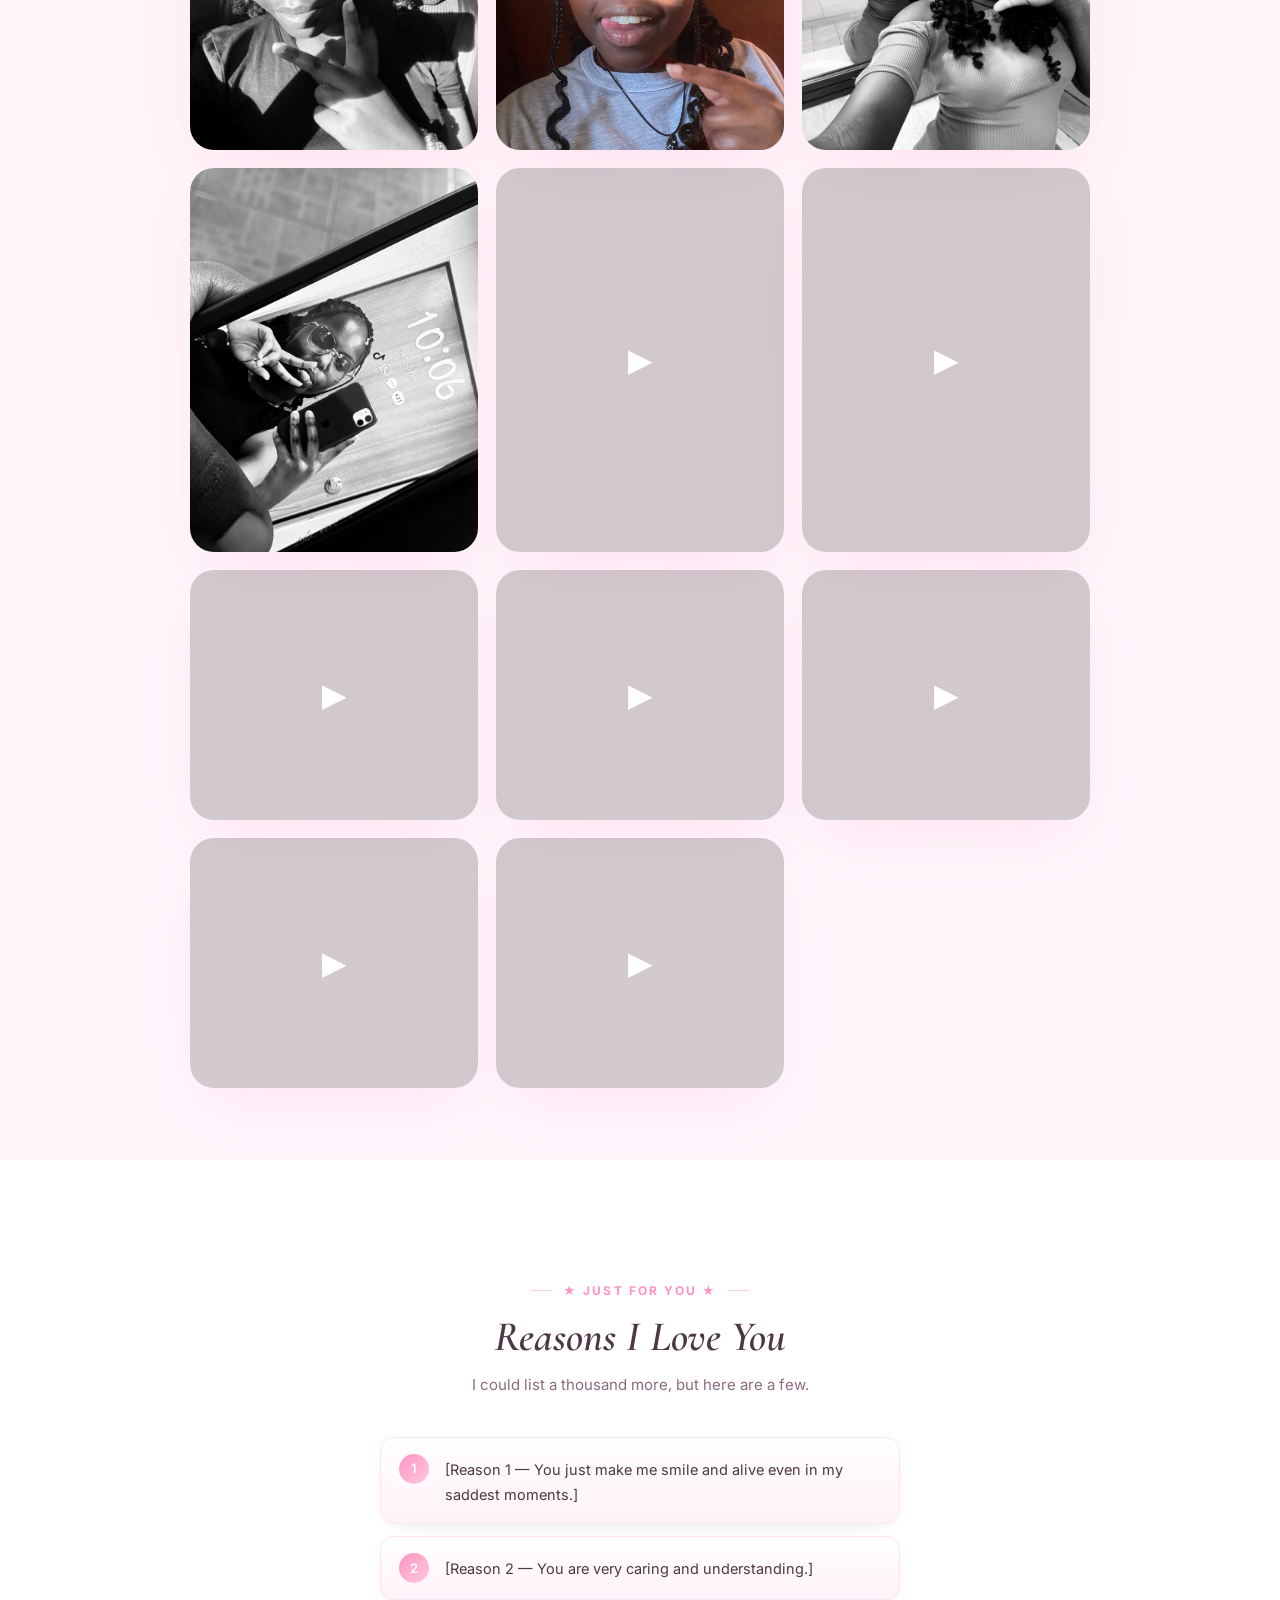
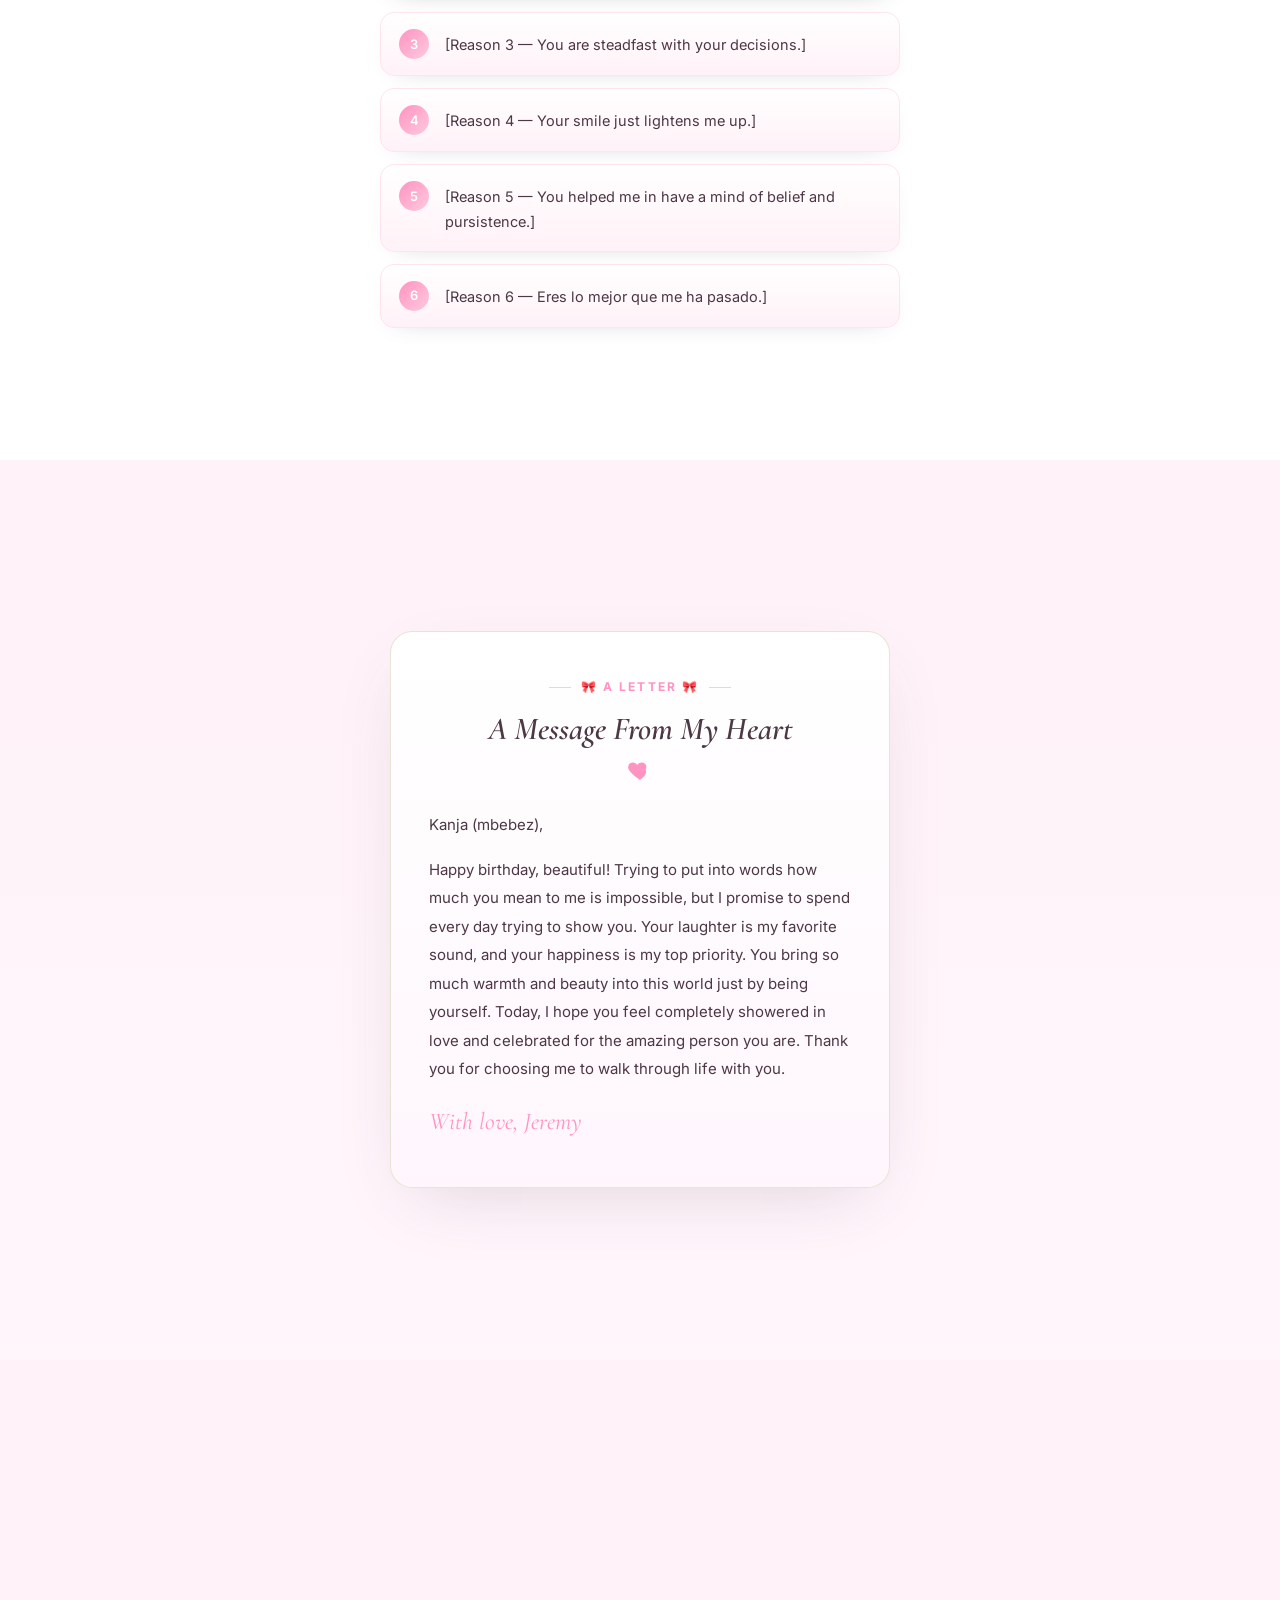
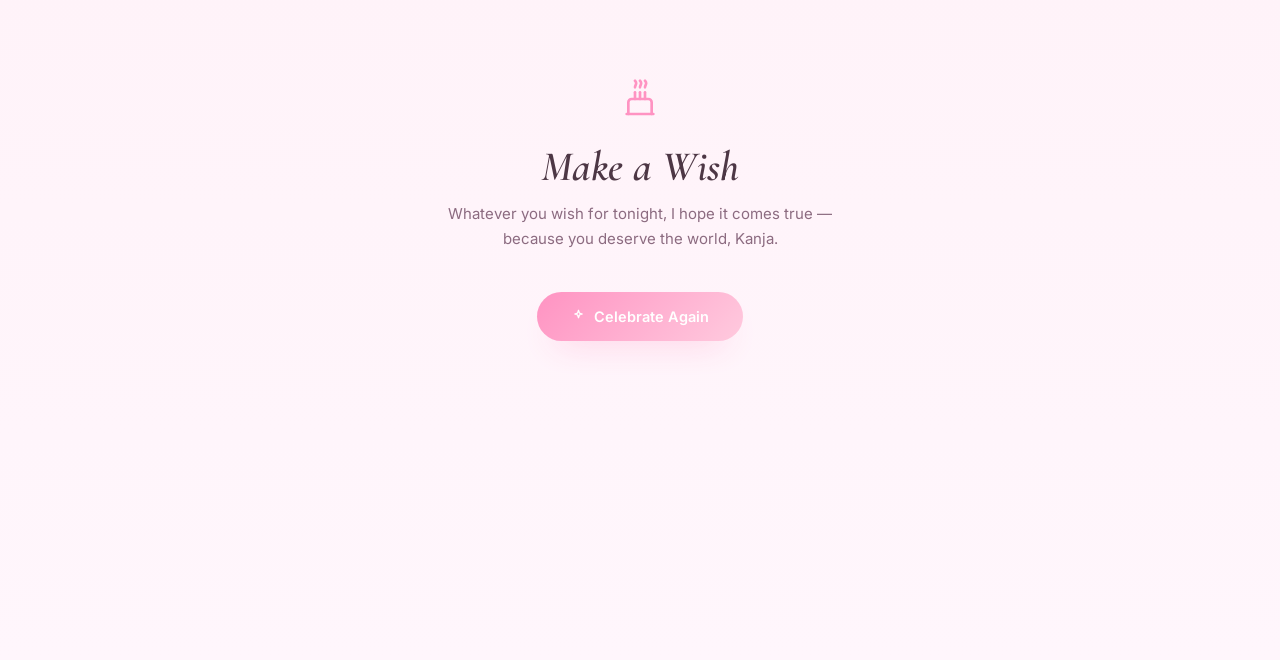
==== commit e5050d3d: "gallery" ====
--- a/KJ.html
+++ b/KJ.html
@@ -38,12 +38,24 @@
     <div class="gifts-wrap">
       <div class="eyebrow">Tap to open</div>
       <h2 class="title">Your Gifts</h2>
-      <p class="subtitle">Six little boxes, each holding a piece of my heart.</p>
+      <p class="subtitle">Five little boxes, each holding a piece of my heart.</p>
+      <button class="gallery-action" type="button" onclick="viewFullGallery()">View full gallery</button>
       <div class="gift-grid" id="giftGrid"></div>
     </div>
-    <div class="scroll-cue" onclick="document.getElementById('reasons').scrollIntoView()">
+    <div class="scroll-cue" onclick="document.getElementById('gallery').scrollIntoView()">
       Scroll down
       <svg width="16" height="16" viewBox="0 0 24 24" fill="none" stroke="#6b7a72" stroke-width="2" stroke-linecap="round" stroke-linejoin="round"><line x1="12" y1="5" x2="12" y2="19"/><polyline points="19 12 12 19 5 12"/></svg>
+    </div>
+  </section>
+
+  <!-- ================= GALLERY ================= -->
+  <section class="section" id="gallery">
+    <div class="gallery-wrap">
+      <div class="eyebrow">Memories</div>
+      <h2 class="title">Photos & Videos</h2>
+      <p class="subtitle">A small gallery of captured moments, ready for your photos and special clips.</p>
+      <button class="gallery-action" type="button" onclick="viewFullGallery()">View full gallery</button>
+      <div class="gallery-grid" id="galleryGrid"></div>
     </div>
   </section>
 
@@ -105,6 +117,14 @@
   </div>
 </div>
 
+<!-- ================= GALLERY MODAL ================= -->
+<div class="modal-backdrop" id="galleryModal" onclick="if(event.target===this) closeGalleryModal()">
+  <div class="modal gallery-modal">
+    <button class="modal-close" onclick="closeGalleryModal()">✕</button>
+    <div class="gallery-modal-content" id="galleryModalContent"></div>
+  </div>
+</div>
+
 <script src="KJ.js"></script>
 </body>
 </html>
--- a/styles.css
+++ b/styles.css
@@ -211,6 +211,100 @@
 .modal-title{ font-family: var(--font-script); font-style:italic; font-size:26px; line-height:1.15; font-weight:600; margin-bottom:14px; color: var(--teal-1); }
 .modal-text{ font-size:14.5px; line-height:1.8; color: var(--ink); }
 
+/* ================= GALLERY ================= */
+#gallery{ background: linear-gradient(180deg, var(--cream), #fff6fc); }
+.gallery-wrap{ max-width: 900px; width:100%; margin:0 auto; }
+.gallery-action{
+  display: inline-flex;
+  margin: 0 auto 18px;
+  padding: 12px 22px;
+  border-radius: 999px;
+  background: linear-gradient(135deg, var(--teal-1), var(--teal-2));
+  color:#fff;
+  border:none;
+  cursor:pointer;
+  font-weight:700;
+  letter-spacing: .02em;
+  transition: transform .2s ease, box-shadow .2s ease;
+}
+.gallery-action:hover{
+  transform: translateY(-1px);
+  box-shadow: 0 16px 34px -20px rgba(255,147,194,0.9);
+}
+.gallery-grid{
+  display:grid;
+  grid-template-columns: repeat(3, minmax(0, 1fr));
+  gap: 18px;
+  margin-top: 20px;
+}
+.gallery-card{
+  border-radius: 24px;
+  overflow:hidden;
+  min-height: 250px;
+  background: linear-gradient(180deg, #ffffff, #fff7fb);
+  border: 1px solid rgba(230,225,211,0.9);
+  box-shadow: var(--shadow-soft);
+  display:flex;
+  align-items:center;
+  justify-content:center;
+  cursor: pointer;
+  transition: transform .25s ease, box-shadow .25s ease;
+  border:none;
+  padding:0;
+  background:none;
+  position: relative;
+}
+.gallery-card:hover{
+  transform: translateY(-4px);
+  box-shadow: 0 18px 40px -20px rgba(77,55,69,0.25);
+}
+.gallery-card img{
+  width:100%;
+  height:100%;
+  object-fit:cover;
+  display:block;
+}
+.gallery-card video{
+  width:100%;
+  height:100%;
+  object-fit:cover;
+  display:block;
+}
+.video-preview-overlay{
+  position:absolute;
+  inset:0;
+  display:flex;
+  align-items:center;
+  justify-content:center;
+  pointer-events:none;
+  background: rgba(0,0,0,0.18);
+}
+.video-preview-overlay span{
+  font-size: 32px;
+  color: #fff;
+}
+.modal.gallery-modal{
+  max-width: 760px;
+}
+.gallery-modal-content img,
+.gallery-modal-content video{
+  width:100%;
+  max-height: 72vh;
+  object-fit:contain;
+  border-radius: 18px;
+}
+.gallery-modal-content{
+  display:flex;
+  align-items:center;
+  justify-content:center;
+}
+@media (max-width: 820px){
+  .gallery-grid{ grid-template-columns: repeat(2, minmax(0, 1fr)); }
+}
+@media (max-width: 560px){
+  .gallery-grid{ grid-template-columns: 1fr; }
+}
+
 /* ================= REASONS ================= */
 #reasons{ background: var(--paper); }
 .reasons-list{ max-width: 520px; width:100%; }
